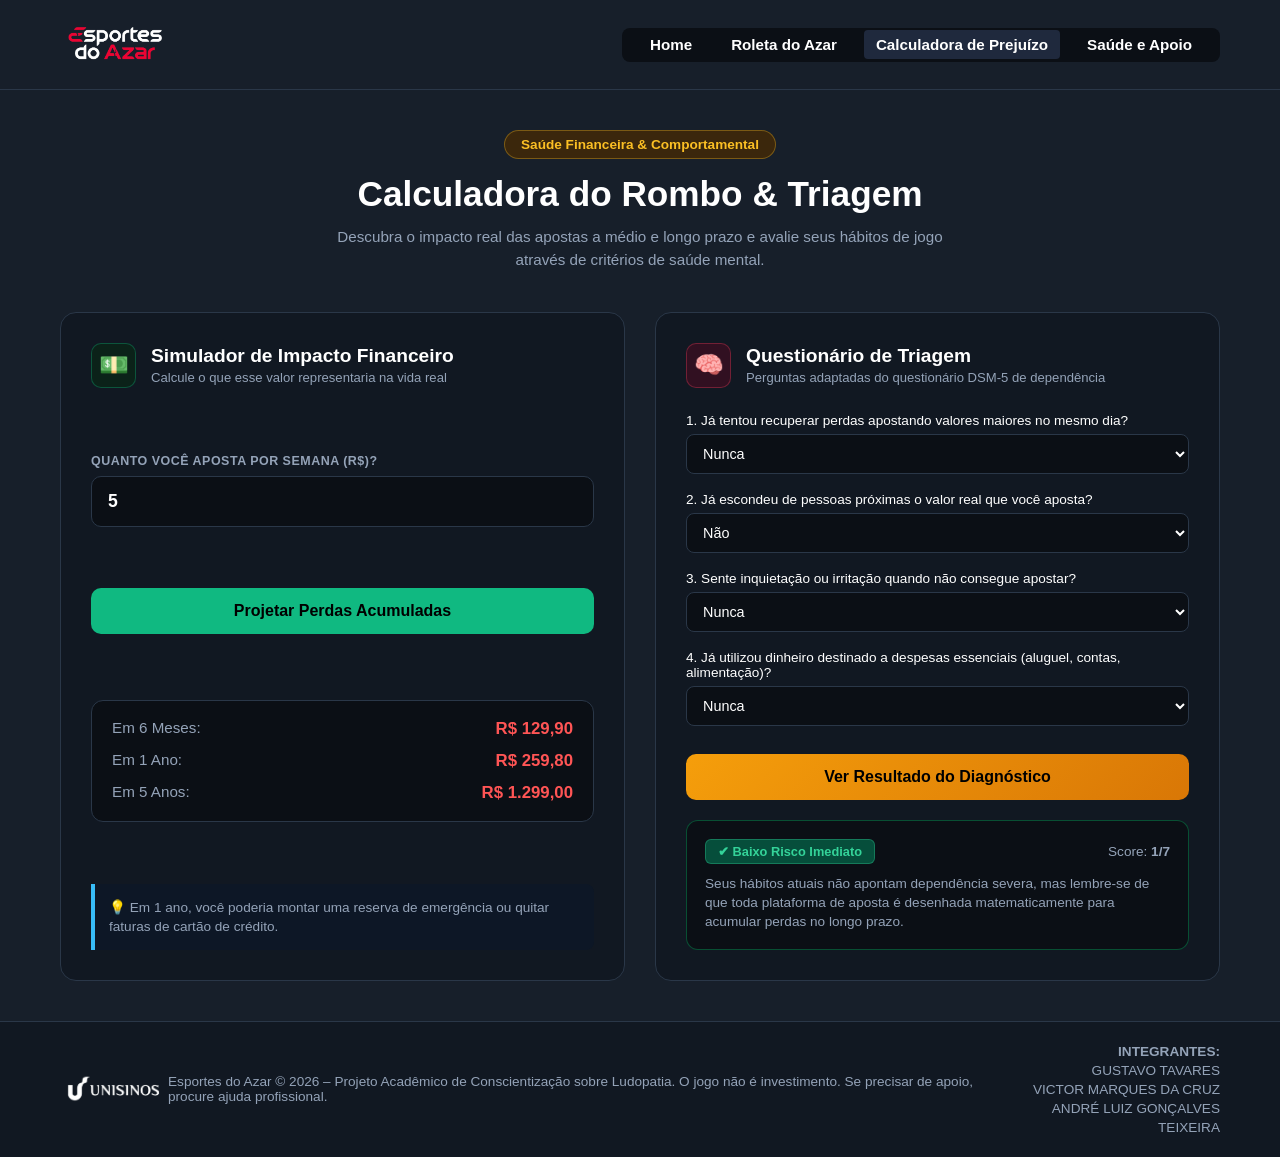
==== calculadora-de-prejuizo.html @ bf481400 "[feat] Adding base files" ====
<!DOCTYPE html>
<html lang="pt-BR">
<head>
  <meta charset="UTF-8">
  <meta name="viewport" content="width=device-width, initial-scale=1.0">
  <title>Esportes do Azar - Calculadora de Prejuízo</title>
  
  <!-- Estilos Globais e Variáveis -->
  <link rel="stylesheet" href="css/variables.css">
  <link rel="stylesheet" href="css/global.css">
  
  <!-- Estilos Específicos da Página -->
  <link rel="stylesheet" href="css/style.css">
</head>
<body>

  <!-- Cabeçalho / Navegação -->
  <header>
    <div class="container header-content">
      <div class="logo">
        <a href="index.html">
          <img src="assets/images/logo.png" alt="Logo Esportes do Azar">
        </a>
      </div>
      <nav>
        <ul>
          <li><a href="index.html">Home</a></li>
          <li><a href="roleta-do-azar.html">Roleta do Azar</a></li>
          <li><a href="calculadora-de-prejuizo.html" class="active">Calculadora de Prejuízo</a></li>
          <li><a href="saude-e-apoio.html">Saúde e Apoio</a></li>
        </ul>
      </nav>
    </div>
  </header>

  <!-- Conteúdo Principal -->
  <main class="container calc-page">
    
    <!-- Cabeçalho da Seção -->
    <div class="calc-hero">
      <span class="badge-amber">Saúde Financeira & Comportamental</span>
      <h1>Calculadora do Rombo & Triagem</h1>
      <p>
        Descubra o impacto real das apostas a médio e longo prazo e avalie seus hábitos de jogo através de critérios de saúde mental.
      </p>
    </div>

    <!-- Grid de 2 Colunas -->
    <div class="calc-grid">
      
      <!-- Coluna Esquerda: Simulador Financeiro -->
      <section class="calc-card">
        <div class="card-title-group">
          <span class="icon-box">💵</span>
          <div>
            <h2>Simulador de Impacto Financeiro</h2>
            <p>Calcule o que esse valor representaria na vida real</p>
          </div>
        </div>

        <div class="form-group">
          <label for="weekly-amount">QUANTO VOCÊ APOSTA POR SEMANA (R$)?</label>
          <input type="number" id="weekly-amount" value="5" min="0" step="1">
        </div>

        <button id="calc-btn" class="calc-action-btn">Projetar Perdas Acumuladas</button>

        <div class="results-box">
          <div class="result-row">
            <span>Em 6 Meses:</span>
            <span class="result-val" id="res-6m">R$ 129,90</span>
          </div>
          <div class="result-row">
            <span>Em 1 Ano:</span>
            <span class="result-val" id="res-1y">R$ 259,80</span>
          </div>
          <div class="result-row">
            <span>Em 5 Anos:</span>
            <span class="result-val" id="res-5y">R$ 1.299,00</span>
          </div>
        </div>

        <div class="tip-box" id="financial-tip">
          💡 Em 1 ano, você poderia montar uma reserva de emergência ou quitar faturas de cartão de crédito.
        </div>
      </section>

      <!-- Coluna Direita: Questionário de Triagem (DSM-5) -->
      <section class="calc-card">
        <div class="card-title-group">
          <span class="icon-box pink-icon">🧠</span>
          <div>
            <h2>Questionário de Triagem</h2>
            <p>Perguntas adaptadas do questionário DSM-5 de dependência</p>
          </div>
        </div>

        <form id="triage-form">
          <div class="triage-question">
            <label>1. Já tentou recuperar perdas apostando valores maiores no mesmo dia?</label>
            <select class="triage-select">
              <option value="0">Nunca</option>
              <option value="1">Às vezes</option>
              <option value="2">Frequentemente</option>
            </select>
          </div>

          <div class="triage-question">
            <label>2. Já escondeu de pessoas próximas o valor real que você aposta?</label>
            <select class="triage-select">
              <option value="0">Não</option>
              <option value="1">Sim</option>
            </select>
          </div>

          <div class="triage-question">
            <label>3. Sente inquietação ou irritação quando não consegue apostar?</label>
            <select class="triage-select">
              <option value="0">Nunca</option>
              <option value="1">Às vezes</option>
              <option value="2">Frequentemente</option>
            </select>
          </div>

          <div class="triage-question">
            <label>4. Já utilizou dinheiro destinado a despesas essenciais (aluguel, contas, alimentação)?</label>
            <select class="triage-select">
              <option value="0">Nunca</option>
              <option value="1">Às vezes</option>
              <option value="2">Frequentemente</option>
            </select>
          </div>

          <button type="button" id="triage-btn" class="triage-action-btn">Ver Resultado do Diagnóstico</button>
        </form>

        <div class="diagnostic-result" id="diagnostic-result">
          <div class="diagnostic-header">
            <span id="diag-badge" class="badge-success">✔ Baixo Risco Imediato</span>
            <span id="diag-score">Score: <strong>1/7</strong></span>
          </div>
          <p id="diag-text">
            Seus hábitos atuais não apontam dependência severa, mas lembre-se de que toda plataforma de aposta é desenhada matematicamente para acumular perdas no longo prazo.
          </p>
        </div>
      </section>

    </div>

  </main>

  <!-- Rodapé Institucional -->
  <footer>
    <div class="container footer-content">
      <div class="footer-left">
        <img src="assets/images/unisinos.png" alt="Logotipo Unisinos">
      </div>
      
      <div class="footer-center">
        <p>Esportes do Azar © 2026 – Projeto Acadêmico de Conscientização sobre Ludopatia. O jogo não é investimento. Se precisar de apoio, procure ajuda profissional.</p>
      </div>

      <div class="footer-right">
        <p><strong>INTEGRANTES:</strong></p>
        <p>GUSTAVO TAVARES</p>
        <p>VICTOR MARQUES DA CRUZ</p>
        <p>ANDRÉ LUIZ GONÇALVES TEIXEIRA</p>
      </div>
    </div>
  </footer>

  <!-- Scripts -->
  <script src="js/main.js"></script>
  <script src="js/calculator.js"></script>
</body>
</html>
---- css/variables.css ----
:root {
  --bg-color: #171f2a;          /* Azul escuro de fundo principal */
  --bg-card: #111822;           /* Tom mais escuro para os cards */
  --header-bg: #111822;         /* Fundo da barra de navegação superior */
  --text-color: #ffffff;        /* Texto principal em branco */
  --text-muted: #94a3b8;        /* Texto secundário/cinza */
  --border-green: #00ff66;      /* Verde vibrante das bordas dos cards */
  --btn-bg: #2a3748;            /* Cor de fundo dos botões internos */
  --font-family: 'Segoe UI', Tahoma, Geneva, Verdana, sans-serif;
}
---- css/global.css ----
/* Importando as variáveis */
@import url('variables.css');

/* Reset Universal */
* {
  margin: 0;
  padding: 0;
  box-sizing: border-box;
}

/* Estilo base do corpo (compartilhado por todas as páginas) */
body {
  background-color: var(--bg-color);
  color: var(--text-color);
  font-family: var(--font-family);
  min-height: 100vh;
  display: flex;
  flex-direction: column;
}

/* Container principal para centralizar o conteúdo */
.container {
  max-width: 1200px;
  margin: 0 auto;
  padding: 0 20px;
  width: 100%;
}

/* Estilização padrão do Cabeçalho (Header) */
header {
  border-bottom: 1px solid #2a3748;
  padding: 20px 0;
}

.header-content {
  display: flex;
  justify-content: space-between;
  align-items: center;
}

.logo img {
  height: 45px; /* Ajuste conforme o tamanho ideal da sua logo */
  width: auto;
}

nav ul {
  display: flex;
  list-style: none;
  gap: 15px;
  background-color: #0b0f15;
  padding: 8px 16px;
  border-radius: 8px;
}

nav a {
  color: var(--text-color);
  text-decoration: none;
  font-weight: 600;
  font-size: 0.95rem;
  padding: 6px 12px;
  border-radius: 4px;
  transition: background 0.2s;
}

nav a:hover, nav a.active {
  background-color: #1f293d;
}

/* Estilização padrão do Rodapé (Footer) */
footer {
  margin-top: auto;
  border-top: 1px solid #2a3748;
  padding: 20px 0;
  background-color: #111822;
  font-size: 0.85rem;
  color: var(--text-muted);
}

.footer-content {
  display: flex;
  justify-content: space-between;
  align-items: center;
}

.footer-left {
  display: flex;
  align-items: center;
  gap: 15px;
}

.footer-left img {
  height: 30px;
}

.footer-right {
  text-align: right;
  line-height: 1.4;
}
---- css/style.css ----
/* ==========================================
   ESTILOS DA PÁGINA INICIAL (HOME)
   ========================================== */

.home-page {
  max-width: 1100px;
  margin: 40px auto;
}

/* ==========================================
   SEÇÃO HERO COM CARD E GRADIENTE NO TEXTO
   ========================================== */

.hero-section {
  background: linear-gradient(135deg, rgba(6, 78, 59, 0.25) 0%, rgba(17, 24, 34, 0.95) 45%, rgba(11, 15, 21, 1) 100%);
  border: 1px solid rgba(16, 185, 129, 0.3);
  box-shadow: 0 0 30px rgba(16, 185, 129, 0.05);
  border-radius: 20px;
  padding: 45px 50px;
  text-align: left;
  margin-bottom: 50px;
}

.badge-emerald {
  display: inline-block;
  background-color: rgba(6, 78, 59, 0.5);
  color: #10b981;
  border: 1px solid rgba(16, 185, 129, 0.4);
  padding: 6px 14px;
  border-radius: 20px;
  font-size: 0.75rem;
  font-weight: 700;
  letter-spacing: 0.5px;
  margin-bottom: 25px;
}

.hero-section h1 {
  font-size: 2.75rem;
  line-height: 1.15;
  margin-bottom: 20px;
  color: #ffffff;
  font-weight: 800;
}

/* Efeito de Gradiente de Cores no Texto */
.text-gradient {
  background: linear-gradient(90deg, #10b981 0%, #34d399 50%, #facc15 100%);
  -webkit-background-clip: text;
  -webkit-text-fill-color: transparent;
  display: inline-block;
}

.hero-desc {
  color: #94a3b8;
  font-size: 0.95rem;
  max-width: 680px;
  margin: 0 0 35px 0;
  line-height: 1.6;
}

.hero-actions {
  display: flex;
  justify-content: flex-start;
  gap: 15px;
  flex-wrap: wrap;
}

.btn-primary {
  background-color: #10b981;
  color: #0b0f15;
  font-weight: 700;
  padding: 14px 24px;
  border-radius: 10px;
  text-decoration: none;
  font-size: 0.95rem;
  display: inline-flex;
  align-items: center;
  gap: 8px;
  transition: all 0.2s ease;
  box-shadow: 0 4px 14px rgba(16, 185, 129, 0.3);
}

.btn-primary:hover {
  background-color: #34d399;
  transform: translateY(-1px);
}

.btn-secondary {
  background-color: #1a2332;
  color: #ffffff;
  font-weight: 600;
  padding: 14px 24px;
  border-radius: 10px;
  border: 1px solid #2a3748;
  text-decoration: none;
  font-size: 0.95rem;
  display: inline-flex;
  align-items: center;
  gap: 8px;
  transition: all 0.2s ease;
}

.btn-secondary:hover {
  background-color: #243044;
  border-color: #3b4d66;
}

@media (max-width: 768px) {
  .hero-section {
    padding: 30px 20px;
  }
  .hero-section h1 {
    font-size: 2rem;
  }
}

/* Grid de 3 Cards da Home */
.home-cards-grid {
  display: grid;
  grid-template-columns: repeat(3, 1fr);
  gap: 20px;
  margin-bottom: 30px;
}

.home-card {
  background-color: var(--bg-card);
  border: 1px solid #2a3748;
  border-radius: 16px;
  padding: 30px 25px;
  display: flex;
  flex-direction: column;
  justify-content: space-between;
}

.home-card-icon {
  font-size: 1.5rem;
  width: 45px;
  height: 45px;
  display: flex;
  align-items: center;
  justify-content: center;
  border-radius: 10px;
  margin-bottom: 20px;
}

.green-icon { background-color: #064e3b55; border: 1px solid #34d39955; }
.pink-icon { background-color: #7f1d1d55; border: 1px solid #f8717155; }
.yellow-icon { background-color: #78350f55; border: 1px solid #fbbf2455; }

.home-card h3 {
  font-size: 1.15rem;
  margin-bottom: 12px;
}

.home-card p {
  color: var(--text-muted);
  font-size: 0.88rem;
  line-height: 1.5;
  margin-bottom: 25px;
}

.home-card-link {
  color: #38bdf8;
  text-decoration: none;
  font-weight: 600;
  font-size: 0.9rem;
}
.home-card-link:hover {
  text-decoration: underline;
}

/* Banner Informativo Inferior */
.info-banner {
  background-color: var(--bg-card);
  border: 1px solid #2a3748;
  border-radius: 16px;
  padding: 25px 30px;
  display: flex;
  gap: 20px;
  align-items: flex-start;
  margin-bottom: 40px;
}

.banner-icon {
  font-size: 1.8rem;
  background-color: #78350f33;
  border: 1px solid #fbbf2455;
  width: 50px;
  height: 50px;
  display: flex;
  align-items: center;
  justify-content: center;
  border-radius: 12px;
  flex-shrink: 0;
}

.info-banner h3 {
  font-size: 1.05rem;
  margin-bottom: 8px;
}

.info-banner p {
  color: var(--text-muted);
  font-size: 0.88rem;
  line-height: 1.5;
}

/* Estilização customizada do Rodapé para este layout */
.footer-custom {
  display: flex;
  justify-content: space-between;
  align-items: center;
  font-size: 0.82rem;
  color: var(--text-muted);
  line-height: 1.5;
}

.footer-custom .footer-title {
  color: var(--text-color);
  margin-bottom: 4px;
}

.footer-right {
  text-align: right;
}

.footer-names {
  color: #34d399;
}

.unisinos-foot {
  font-size: 0.78rem;
  margin-top: 2px;
}

@media (max-width: 900px) {
  .home-cards-grid {
    grid-template-columns: 1fr;
  }
  .footer-custom {
    flex-direction: column;
    gap: 15px;
    text-align: center;
  }
  .footer-right {
    text-align: center;
  }
  .info-banner {
    flex-direction: column;
    align-items: center;
    text-align: center;
  }
}

/* ==========================================
   ESTILOS DA ROLETA DO AZAR (SLOT MACHINE)
   ========================================== */

.slot-page {
  max-width: 800px;
  margin: 40px auto;
}

.game-header {
  text-align: center;
  margin-bottom: 30px;
}

.badge {
  display: inline-block;
  background-color: #0d382c;
  color: #00ff88;
  border: 1px solid #00ff88;
  padding: 6px 16px;
  border-radius: 20px;
  font-size: 0.85rem;
  font-weight: 600;
  margin-bottom: 15px;
}

.game-header h1 {
  font-size: 2.2rem;
  margin-bottom: 12px;
}

.game-description {
  color: var(--text-muted);
  font-size: 0.95rem;
  line-height: 1.6;
  max-width: 650px;
  margin: 0 auto;
}

/* Moldura do Caça-Níquel */
.slot-machine-card {
  background-color: var(--bg-card);
  border: 1px solid #00ff8844;
  box-shadow: 0 0 20px rgba(0, 255, 136, 0.05);
  border-radius: 16px;
  padding: 30px;
  margin-bottom: 30px;
}

.reels-container {
  display: flex;
  justify-content: center;
  gap: 15px;
  margin-bottom: 25px;
}

.reel {
  background-color: #090d14;
  border: 1px solid #2a3748;
  border-radius: 12px;
  width: 100px;
  height: 100px;
  display: flex;
  justify-content: center;
  align-items: center;
  font-size: 3rem;
  user-select: none;
}

/* Linha de Custo */
.cost-row {
  display: flex;
  justify-content: space-between;
  font-weight: bold;
  font-size: 1rem;
  margin-bottom: 15px;
  padding: 0 10px;
}

.cost-val {
  color: #ff5555;
}

/* Botão de Puxar a Alavanca */
.spin-btn {
  width: 100%;
  background-color: #10b981;
  color: #000;
  font-size: 1.1rem;
  font-weight: bold;
  padding: 16px;
  border: none;
  border-radius: 10px;
  cursor: pointer;
  transition: transform 0.1s, background-color 0.2s;
}

.spin-btn:hover {
  background-color: #34d399;
}

.spin-btn:active {
  transform: scale(0.98);
}

.spin-btn:disabled {
  background-color: #4b5563;
  cursor: not-allowed;
}

.bank-status {
  text-align: center;
  color: var(--text-muted);
  font-size: 0.9rem;
  margin-top: 20px;
  background-color: #0b0f15;
  padding: 12px;
  border-radius: 8px;
}

/* Grids Inferiores */
.info-grid {
  display: grid;
  grid-template-columns: 1fr 1fr;
  gap: 20px;
}

.info-card {
  background-color: var(--bg-card);
  border: 1px solid #2a3748;
  border-radius: 12px;
  padding: 20px;
}

.info-card h3 {
  font-size: 1.05rem;
  margin-bottom: 12px;
}

.info-card p {
  color: var(--text-muted);
  font-size: 0.88rem;
  line-height: 1.5;
}

.stats-list {
  list-style: none;
  display: flex;
  flex-direction: column;
  gap: 10px;
  font-size: 0.9rem;
  color: var(--text-muted);
}

.stats-list strong.danger { color: #ff5555; }
.stats-list strong.warning { color: #f59e0b; }

@media (max-width: 600px) {
  .info-grid {
    grid-template-columns: 1fr;
  }
}

/* ==========================================
   ESTILOS DA PÁGINA SAÚDE E APOIO
   ========================================== */

.health-page {
  max-width: 1100px;
  margin: 40px auto;
}

.health-hero {
  text-align: center;
  margin-bottom: 40px;
}

.badge-cyan {
  display: inline-block;
  background-color: #082f3a;
  color: #22d3ee;
  border: 1px solid #22d3ee55;
  padding: 6px 16px;
  border-radius: 20px;
  font-size: 0.85rem;
  font-weight: 600;
  margin-bottom: 15px;
}

.health-hero h1 {
  font-size: 2.2rem;
  margin-bottom: 12px;
}

.health-hero p {
  color: var(--text-muted);
  max-width: 680px;
  margin: 0 auto;
  font-size: 0.95rem;
  line-height: 1.5;
}

/* Cards de Apoio Imediato */
.support-cards-grid {
  display: grid;
  grid-template-columns: repeat(3, 1fr);
  gap: 20px;
  margin-bottom: 50px;
}

.support-card {
  background-color: var(--bg-card);
  border: 1px solid #2a3748;
  border-radius: 12px;
  padding: 25px 20px;
  text-align: center;
  display: flex;
  flex-direction: column;
  align-items: center;
  justify-content: space-between;
}

.support-icon {
  font-size: 1.8rem;
  width: 50px;
  height: 50px;
  display: flex;
  align-items: center;
  justify-content: center;
  border-radius: 50%;
  margin-bottom: 15px;
}

.support-icon.pink { background-color: #ffe4e622; }
.support-icon.yellow { background-color: #fef08a22; }
.support-icon.purple { background-color: #f3e8ff22; }

.support-card h3 {
  font-size: 1.1rem;
  margin-bottom: 10px;
}

.support-card p {
  color: var(--text-muted);
  font-size: 0.85rem;
  line-height: 1.5;
  margin-bottom: 20px;
}

.pink-border {
  display: inline-block;
  background-color: #111822;
  color: #f43f5e;
  border: 1px solid #f43f5e;
  padding: 8px 24px;
  border-radius: 20px;
  font-weight: bold;
  text-decoration: none;
  font-size: 0.9rem;
  transition: background 0.2s;
}
.pink-border:hover {
  background-color: #f43f5e11;
}

.support-link {
  color: #38bdf8;
  text-decoration: none;
  font-size: 0.9rem;
  font-weight: 600;
}
.support-link:hover {
  text-decoration: underline;
}

.support-pill {
  background-color: #1e293b;
  color: #94a3b8;
  border: none;
  padding: 8px 14px;
  border-radius: 20px;
  font-size: 0.78rem;
  cursor: default;
}

/* Seção Biblioteca */
.library-section {
  background-color: var(--bg-card);
  border: 1px solid #2a3748;
  border-radius: 16px;
  padding: 30px;
  margin-bottom: 40px;
}

.library-header {
  display: flex;
  justify-content: space-between;
  align-items: center;
  margin-bottom: 25px;
  flex-wrap: wrap;
  gap: 15px;
}

.library-header h2 {
  font-size: 1.3rem;
  margin-bottom: 5px;
}

.library-header p {
  color: var(--text-muted);
  font-size: 0.85rem;
}

.filter-buttons {
  display: flex;
  gap: 8px;
  background-color: #0b0f15;
  padding: 5px;
  border-radius: 10px;
}

.filter-btn {
  background: transparent;
  border: none;
  color: var(--text-muted);
  padding: 6px 14px;
  border-radius: 8px;
  font-size: 0.85rem;
  cursor: pointer;
  font-weight: 600;
  transition: all 0.2s;
}

.filter-btn.active, .filter-btn:hover {
  background-color: #10b981;
  color: #000;
}

/* Grid de Artigos */
.articles-grid {
  display: grid;
  grid-template-columns: repeat(2, 1fr);
  gap: 20px;
}

.article-card {
  background-color: #0d131d;
  border: 1px solid #2a3748;
  border-radius: 10px;
  padding: 20px;
  display: flex;
  flex-direction: column;
  justify-content: space-between;
}

.article-meta {
  display: flex;
  justify-content: space-between;
  align-items: center;
  margin-bottom: 12px;
  font-size: 0.75rem;
}

.tag-green {
  background-color: #064e3b;
  color: #34d399;
  padding: 3px 10px;
  border-radius: 4px;
  font-weight: 600;
}

.tag-orange {
  background-color: #7c2d12;
  color: #fb923c;
  padding: 3px 10px;
  border-radius: 4px;
  font-weight: 600;
}

.read-time {
  color: var(--text-muted);
}

.article-card h4 {
  font-size: 1.05rem;
  margin-bottom: 10px;
  line-height: 1.4;
}

.article-card p {
  color: var(--text-muted);
  font-size: 0.85rem;
  line-height: 1.5;
}

/* Newsletter Box */
.newsletter-box {
  background-color: var(--bg-card);
  border: 1px solid #2a3748;
  border-radius: 16px;
  padding: 35px;
  text-align: center;
  max-width: 750px;
  margin: 0 auto;
}

.newsletter-box h3 {
  font-size: 1.3rem;
  margin-bottom: 8px;
}

.newsletter-box p {
  color: var(--text-muted);
  font-size: 0.9rem;
  margin-bottom: 20px;
}

.newsletter-form {
  display: flex;
  gap: 10px;
  max-width: 500px;
  margin: 0 auto;
}

.newsletter-form input {
  flex: 1;
  background-color: #0b0f15;
  border: 1px solid #2a3748;
  border-radius: 8px;
  padding: 12px 15px;
  color: var(--text-color);
  font-size: 0.9rem;
}

.newsletter-form input:focus {
  outline: none;
  border-color: #10b981;
}

.newsletter-form button {
  background-color: #10b981;
  color: #000;
  border: none;
  padding: 0 22px;
  border-radius: 8px;
  font-weight: bold;
  cursor: pointer;
  transition: background 0.2s;
}

.newsletter-form button:hover {
  background-color: #34d399;
}

@media (max-width: 768px) {
  .support-cards-grid, .articles-grid {
    grid-template-columns: 1fr;
  }
  .library-header {
    flex-direction: column;
    align-items: flex-start;
  }
  .newsletter-form {
    flex-direction: column;
  }
}

/* ==========================================
   ESTILOS DA CALCULADORA DE PREJUÍZO
   ========================================== */

.calc-page {
  max-width: 1200px;
  margin: 40px auto;
}

.calc-hero {
  text-align: center;
  margin-bottom: 40px;
}

.badge-amber {
  display: inline-block;
  background-color: #3b270c;
  color: #fbbf24;
  border: 1px solid #fbbf2455;
  padding: 6px 16px;
  border-radius: 20px;
  font-size: 0.85rem;
  font-weight: 600;
  margin-bottom: 15px;
}

.calc-hero h1 {
  font-size: 2.2rem;
  margin-bottom: 12px;
}

.calc-hero p {
  color: var(--text-muted);
  max-width: 650px;
  margin: 0 auto;
  font-size: 0.95rem;
  line-height: 1.5;
}

/* Grid de 2 Colunas */
.calc-grid {
  display: grid;
  grid-template-columns: 1fr 1fr;
  gap: 30px;
}

.calc-card {
  background-color: var(--bg-card);
  border: 1px solid #2a3748;
  border-radius: 16px;
  padding: 30px;
  display: flex;
  flex-direction: column;
  justify-content: space-between;
}

.card-title-group {
  display: flex;
  align-items: center;
  gap: 15px;
  margin-bottom: 25px;
}

.icon-box {
  font-size: 1.5rem;
  background-color: #0b2219;
  border: 1px solid #10b98155;
  width: 45px;
  height: 45px;
  display: flex;
  align-items: center;
  justify-content: center;
  border-radius: 10px;
}

.icon-box.pink-icon {
  background-color: #311021;
  border-color: #f43f5e55;
}

.card-title-group h2 {
  font-size: 1.2rem;
  margin-bottom: 3px;
}

.card-title-group p {
  color: var(--text-muted);
  font-size: 0.82rem;
}

/* Simulador Financeiro Form */
.form-group {
  margin-bottom: 20px;
}

.form-group label {
  display: block;
  font-size: 0.78rem;
  font-weight: bold;
  color: var(--text-muted);
  letter-spacing: 0.5px;
  margin-bottom: 8px;
}

.form-group input {
  width: 100%;
  background-color: #0b0f15;
  border: 1px solid #2a3748;
  border-radius: 10px;
  padding: 14px 16px;
  color: var(--text-color);
  font-size: 1.1rem;
  font-weight: bold;
}

.form-group input:focus {
  outline: none;
  border-color: #10b981;
}

.calc-action-btn {
  width: 100%;
  background-color: #10b981;
  color: #000;
  font-weight: bold;
  padding: 14px;
  border: none;
  border-radius: 10px;
  font-size: 1rem;
  cursor: pointer;
  margin-bottom: 25px;
  transition: background 0.2s;
}

.calc-action-btn:hover {
  background-color: #34d399;
}

/* Resultados Financeiros */
.results-box {
  background-color: #0b0f15;
  border: 1px solid #2a3748;
  border-radius: 12px;
  padding: 18px 20px;
  margin-bottom: 20px;
  display: flex;
  flex-direction: column;
  gap: 12px;
}

.result-row {
  display: flex;
  justify-content: space-between;
  font-size: 0.95rem;
  color: var(--text-muted);
}

.result-val {
  color: #ff5555;
  font-weight: bold;
  font-size: 1.05rem;
}

.tip-box {
  background-color: #0d1726;
  border-left: 4px solid #38bdf8;
  padding: 14px;
  border-radius: 0 8px 8px 0;
  font-size: 0.85rem;
  color: #94a3b8;
  line-height: 1.4;
}

/* Questionário de Triagem */
.triage-question {
  margin-bottom: 18px;
}

.triage-question label {
  display: block;
  font-size: 0.85rem;
  color: var(--text-color);
  margin-bottom: 6px;
}

.triage-select {
  width: 100%;
  background-color: #0b0f15;
  border: 1px solid #2a3748;
  border-radius: 8px;
  padding: 10px 12px;
  color: var(--text-color);
  font-size: 0.9rem;
}

.triage-select:focus {
  outline: none;
  border-color: #f43f5e;
}

.triage-action-btn {
  width: 100%;
  background: linear-gradient(135deg, #f59e0b, #d97706);
  color: #000;
  font-weight: bold;
  padding: 14px;
  border: none;
  border-radius: 10px;
  font-size: 1rem;
  cursor: pointer;
  margin-top: 10px;
  margin-bottom: 20px;
  transition: opacity 0.2s;
}

.triage-action-btn:hover {
  opacity: 0.9;
}

/* Caixa de Diagnóstico */
.diagnostic-result {
  background-color: #0b0f15;
  border: 1px solid #00ff8844;
  border-radius: 12px;
  padding: 18px;
}

.diagnostic-header {
  display: flex;
  justify-content: space-between;
  align-items: center;
  margin-bottom: 10px;
}

.badge-success {
  background-color: #064e3b;
  color: #34d399;
  border: 1px solid #34d39955;
  padding: 4px 12px;
  border-radius: 6px;
  font-size: 0.8rem;
  font-weight: bold;
}

.badge-danger {
  background-color: #7c2d12;
  color: #fca5a5;
  border: 1px solid #fca5a555;
  padding: 4px 12px;
  border-radius: 6px;
  font-size: 0.8rem;
  font-weight: bold;
}

#diag-score {
  font-size: 0.85rem;
  color: var(--text-muted);
}

.diagnostic-result p {
  color: var(--text-muted);
  font-size: 0.85rem;
  line-height: 1.4;
}

@media (max-width: 900px) {
  .calc-grid {
    grid-template-columns: 1fr;
  }
}
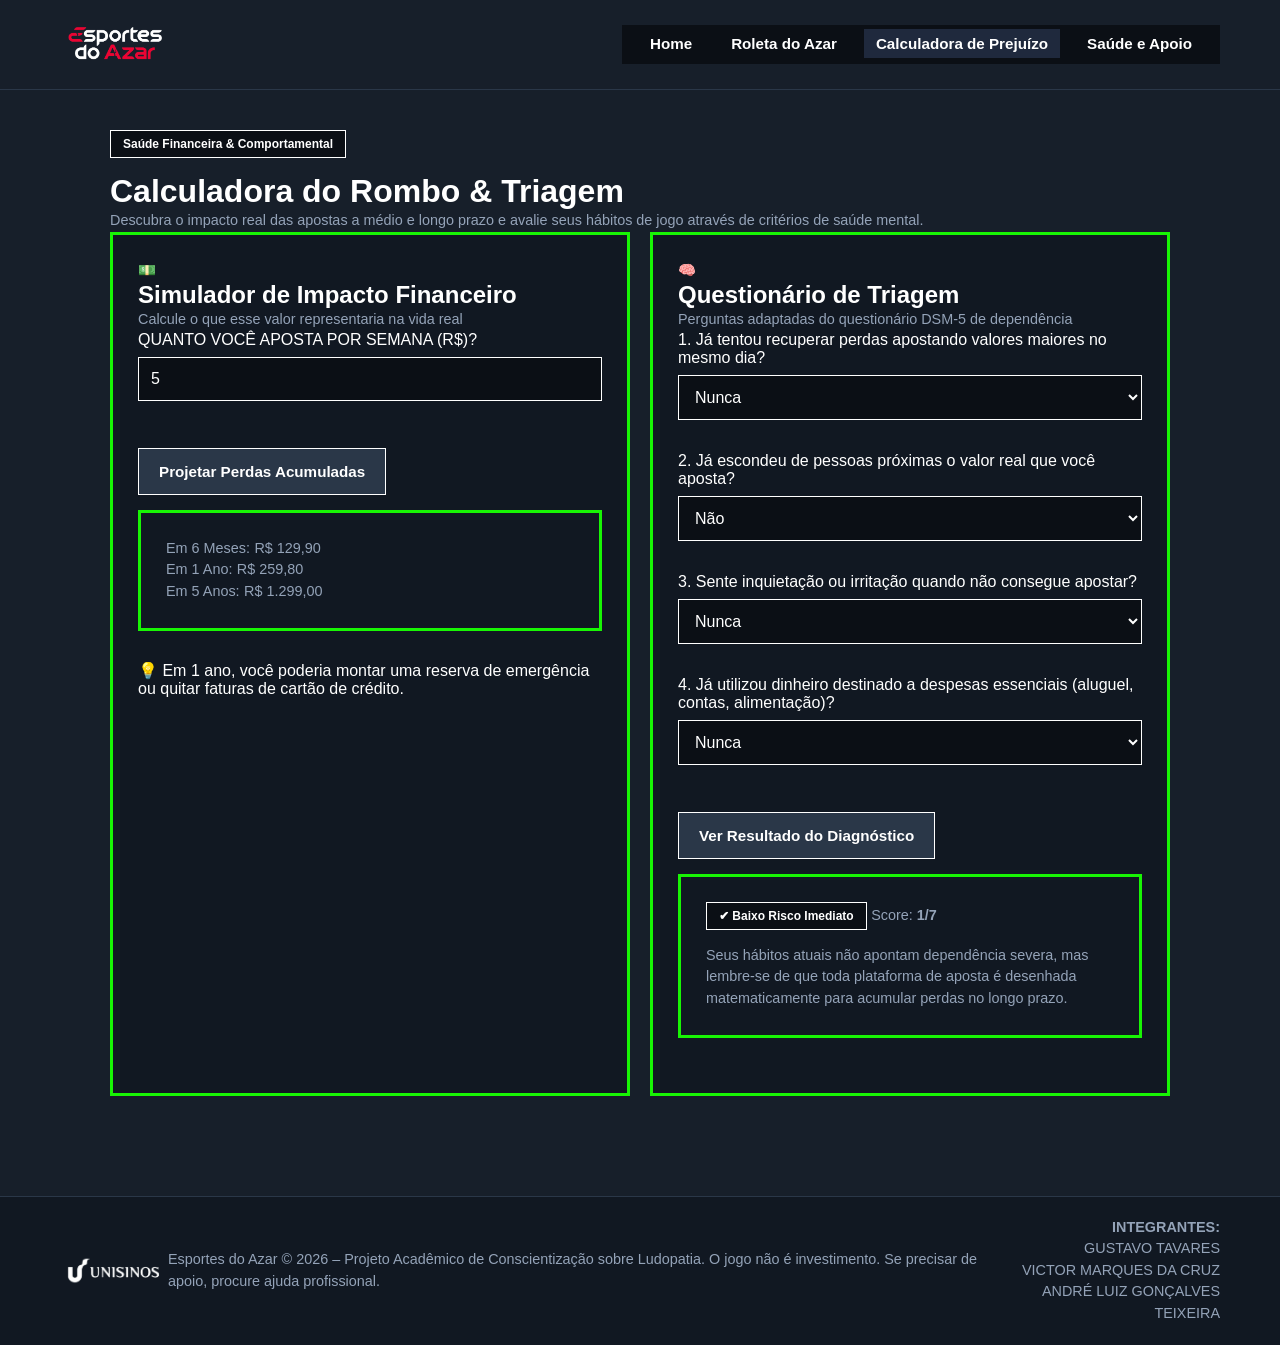
==== commit 37498c0d: "[ref] Removing commentaries" ====
--- a/calculadora-de-prejuizo.html
+++ b/calculadora-de-prejuizo.html
@@ -5,16 +5,13 @@
   <meta name="viewport" content="width=device-width, initial-scale=1.0">
   <title>Esportes do Azar - Calculadora de Prejuízo</title>
   
-  <!-- Estilos Globais e Variáveis -->
   <link rel="stylesheet" href="css/variables.css">
   <link rel="stylesheet" href="css/global.css">
   
-  <!-- Estilos Específicos da Página -->
   <link rel="stylesheet" href="css/style.css">
 </head>
 <body>
 
-  <!-- Cabeçalho / Navegação -->
   <header>
     <div class="container header-content">
       <div class="logo">
@@ -33,10 +30,8 @@
     </div>
   </header>
 
-  <!-- Conteúdo Principal -->
   <main class="container calc-page">
     
-    <!-- Cabeçalho da Seção -->
     <div class="calc-hero">
       <span class="badge-amber">Saúde Financeira & Comportamental</span>
       <h1>Calculadora do Rombo & Triagem</h1>
@@ -45,10 +40,8 @@
       </p>
     </div>
 
-    <!-- Grid de 2 Colunas -->
     <div class="calc-grid">
       
-      <!-- Coluna Esquerda: Simulador Financeiro -->
       <section class="calc-card">
         <div class="card-title-group">
           <span class="icon-box">💵</span>
@@ -85,7 +78,6 @@
         </div>
       </section>
 
-      <!-- Coluna Direita: Questionário de Triagem (DSM-5) -->
       <section class="calc-card">
         <div class="card-title-group">
           <span class="icon-box pink-icon">🧠</span>
@@ -149,7 +141,6 @@
 
   </main>
 
-  <!-- Rodapé Institucional -->
   <footer>
     <div class="container footer-content">
       <div class="footer-left">
@@ -169,7 +160,6 @@
     </div>
   </footer>
 
-  <!-- Scripts -->
   <script src="js/main.js"></script>
   <script src="js/calculator.js"></script>
 </body>
--- a/css/variables.css
+++ b/css/variables.css
@@ -1,10 +1,11 @@
 :root {
-  --bg-color: #171f2a;          /* Azul escuro de fundo principal */
-  --bg-card: #111822;           /* Tom mais escuro para os cards */
-  --header-bg: #111822;         /* Fundo da barra de navegação superior */
-  --text-color: #ffffff;        /* Texto principal em branco */
-  --text-muted: #94a3b8;        /* Texto secundário/cinza */
-  --border-green: #00ff66;      /* Verde vibrante das bordas dos cards */
-  --btn-bg: #2a3748;            /* Cor de fundo dos botões internos */
+  --bg-color: #171f2a;
+  --bg-card: #111822;
+  --header-bg: #111822;
+  --text-color: #ffffff;
+  --text-muted: #94a3b8;
+  --border-color: #20f10d;
+  --btn-bg: #2a3748;
+  --border-radius: 0px;
   --font-family: 'Segoe UI', Tahoma, Geneva, Verdana, sans-serif;
 }
--- a/css/global.css
+++ b/css/global.css
@@ -1,14 +1,12 @@
 /* Importando as variáveis */
 @import url('variables.css');
 
-/* Reset Universal */
 * {
   margin: 0;
   padding: 0;
   box-sizing: border-box;
 }
 
-/* Estilo base do corpo (compartilhado por todas as páginas) */
 body {
   background-color: var(--bg-color);
   color: var(--text-color);
@@ -18,7 +16,6 @@
   flex-direction: column;
 }
 
-/* Container principal para centralizar o conteúdo */
 .container {
   max-width: 1200px;
   margin: 0 auto;
@@ -26,7 +23,6 @@
   width: 100%;
 }
 
-/* Estilização padrão do Cabeçalho (Header) */
 header {
   border-bottom: 1px solid #2a3748;
   padding: 20px 0;
@@ -39,7 +35,7 @@
 }
 
 .logo img {
-  height: 45px; /* Ajuste conforme o tamanho ideal da sua logo */
+  height: 45px; 
   width: auto;
 }
 
@@ -66,7 +62,6 @@
   background-color: #1f293d;
 }
 
-/* Estilização padrão do Rodapé (Footer) */
 footer {
   margin-top: auto;
   border-top: 1px solid #2a3748;
--- a/css/style.css
+++ b/css/style.css
@@ -1,240 +1,204 @@
-/* ==========================================
-   ESTILOS DA PÁGINA INICIAL (HOME)
-   ========================================== */
-
-.home-page {
+*, *::before, *::after {
+  border-radius: 0 !important;
+  box-shadow: none !important;
+}
+
+.home-page, .slot-page, .health-page, .calc-page {
   max-width: 1100px;
   margin: 40px auto;
-}
-
-/* ==========================================
-   SEÇÃO HERO COM CARD E GRADIENTE NO TEXTO
-   ========================================== */
-
-.hero-section {
-  background: linear-gradient(135deg, rgba(6, 78, 59, 0.25) 0%, rgba(17, 24, 34, 0.95) 45%, rgba(11, 15, 21, 1) 100%);
-  border: 1px solid rgba(16, 185, 129, 0.3);
-  box-shadow: 0 0 30px rgba(16, 185, 129, 0.05);
-  border-radius: 20px;
-  padding: 45px 50px;
-  text-align: left;
-  margin-bottom: 50px;
-}
-
-.badge-emerald {
+  padding: 0 20px;
+}
+
+.hero-section, 
+.home-card, 
+.info-banner, 
+.slot-machine-card, 
+.info-card, 
+.calc-card, 
+.support-card, 
+.library-section, 
+.newsletter-box, 
+.results-box, 
+.diagnostic-result,
+.reel,
+.filter-buttons {
+  background-color: var(--bg-card);
+  border: 3px solid #18f504;
+  padding: 25px;
+  margin-bottom: 30px;
+}
+
+h1, h2, h3, h4 {
+  color: var(--text-color);
+  font-weight: 700;
+}
+
+p, span, li {
+  color: var(--text-muted);
+  font-size: 0.9rem;
+  line-height: 1.5;
+}
+
+.badge-emerald, .badge-amber, .badge-cyan, .badge, .tag-green, .tag-orange, .badge-success, .badge-danger {
   display: inline-block;
-  background-color: rgba(6, 78, 59, 0.5);
-  color: #10b981;
-  border: 1px solid rgba(16, 185, 129, 0.4);
-  padding: 6px 14px;
-  border-radius: 20px;
+  background-color: #0b0f15;
+  color: #ffffff;
+  border: 1px solid #ffffff;
+  padding: 4px 12px;
   font-size: 0.75rem;
-  font-weight: 700;
-  letter-spacing: 0.5px;
-  margin-bottom: 25px;
-}
-
-.hero-section h1 {
-  font-size: 2.75rem;
-  line-height: 1.15;
-  margin-bottom: 20px;
-  color: #ffffff;
-  font-weight: 800;
-}
-
-/* Efeito de Gradiente de Cores no Texto */
-.text-gradient {
-  background: linear-gradient(90deg, #10b981 0%, #34d399 50%, #facc15 100%);
-  -webkit-background-clip: text;
-  -webkit-text-fill-color: transparent;
+  font-weight: bold;
+  margin-bottom: 15px;
+}
+
+button, 
+.btn-primary, 
+.btn-secondary, 
+.spin-btn, 
+.calc-action-btn, 
+.triage-action-btn, 
+.support-btn,
+.filter-btn {
+  background-color: var(--btn-bg);
+  color: var(--text-color);
+  border: 1px solid #ffffff;
+  padding: 14px 20px !important;
+  font-size: 0.95rem;
+  font-weight: bold;
+  cursor: pointer;
+  text-decoration: none;
   display: inline-block;
-}
-
-.hero-desc {
-  color: #94a3b8;
-  font-size: 0.95rem;
-  max-width: 680px;
-  margin: 0 0 35px 0;
-  line-height: 1.6;
-}
-
-.hero-actions {
-  display: flex;
-  justify-content: flex-start;
-  gap: 15px;
-  flex-wrap: wrap;
-}
-
-.btn-primary {
-  background-color: #10b981;
-  color: #0b0f15;
-  font-weight: 700;
-  padding: 14px 24px;
-  border-radius: 10px;
-  text-decoration: none;
-  font-size: 0.95rem;
-  display: inline-flex;
-  align-items: center;
-  gap: 8px;
-  transition: all 0.2s ease;
-  box-shadow: 0 4px 14px rgba(16, 185, 129, 0.3);
-}
-
-.btn-primary:hover {
-  background-color: #34d399;
-  transform: translateY(-1px);
-}
-
-.btn-secondary {
+  text-align: center;
+  margin-top: 15px !important;
+  margin-bottom: 15px !important;
+}
+
+button:hover, .btn-primary:hover, .btn-secondary:hover, .filter-btn:hover {
+  background-color: #ffffff;
+  color: #000000;
+}
+
+.form-group, .triage-question {
+  margin-bottom: 20px !important;
+}
+
+input, select, textarea {
+  width: 100%;
+  background-color: #0b0f15;
+  border: 1px solid #ffffff;
+  padding: 12px;
+  color: var(--text-color);
+  font-size: 1rem;
+  margin-top: 8px !important;
+  margin-bottom: 12px !important;
+}
+
+input:focus, select:focus {
+  outline: none;
   background-color: #1a2332;
-  color: #ffffff;
-  font-weight: 600;
-  padding: 14px 24px;
-  border-radius: 10px;
-  border: 1px solid #2a3748;
-  text-decoration: none;
-  font-size: 0.95rem;
-  display: inline-flex;
-  align-items: center;
-  gap: 8px;
-  transition: all 0.2s ease;
-}
-
-.btn-secondary:hover {
-  background-color: #243044;
-  border-color: #3b4d66;
-}
-
-@media (max-width: 768px) {
-  .hero-section {
-    padding: 30px 20px;
-  }
-  .hero-section h1 {
-    font-size: 2rem;
-  }
-}
-
-/* Grid de 3 Cards da Home */
-.home-cards-grid {
+}
+
+.home-cards-grid, .support-cards-grid {
   display: grid;
   grid-template-columns: repeat(3, 1fr);
   gap: 20px;
   margin-bottom: 30px;
 }
 
-.home-card {
-  background-color: var(--bg-card);
-  border: 1px solid #2a3748;
-  border-radius: 16px;
-  padding: 30px 25px;
+.calc-grid, .info-grid, .articles-grid {
+  display: grid;
+  grid-template-columns: repeat(2, 1fr);
+  gap: 20px;
+  margin-bottom: 30px;
+}
+
+.hero-section {
+  text-align: left;
+  padding: 40px;
+}
+
+.hero-section h1 {
+  font-size: 2.3rem;
+  margin-bottom: 15px;
+}
+
+.text-gradient {
+  color: #ffffff;
+}
+
+.hero-actions {
+  display: flex;
+  gap: 15px;
+  margin-top: 20px;
+}
+
+.slot-page .game-header {
+  text-align: center !important;
   display: flex;
   flex-direction: column;
+  align-items: center;
+}
+
+.slot-page .game-description {
+  text-align: center !important;
+  margin: 0 auto;
+}
+
+.slot-machine-card {
+  display: flex;
+  flex-direction: column;
+  align-items: center;
+  text-align: center;
+  gap: 15px;
+}
+
+.reels-container {
+  display: flex;
+  justify-content: center;
+  gap: 15px;
+  margin: 20px 0;
+}
+
+.reel {
+  width: 80px;
+  height: 80px;
+  display: flex;
+  justify-content: center;
+  align-items: center;
+  font-size: 2.5rem;
+  background-color: #0b0f15;
+}
+
+.slot-machine-card .cost-row {
+  width: 100%;
+  max-width: 400px;
+}
+
+.slot-machine-card .spin-btn {
+  width: 100%;
+  max-width: 400px;
+}
+
+.slot-machine-card .bank-status {
+  width: 100%;
+  max-width: 400px;
+}
+
+.footer-custom {
+  display: flex;
   justify-content: space-between;
-}
-
-.home-card-icon {
-  font-size: 1.5rem;
-  width: 45px;
-  height: 45px;
-  display: flex;
-  align-items: center;
-  justify-content: center;
-  border-radius: 10px;
-  margin-bottom: 20px;
-}
-
-.green-icon { background-color: #064e3b55; border: 1px solid #34d39955; }
-.pink-icon { background-color: #7f1d1d55; border: 1px solid #f8717155; }
-.yellow-icon { background-color: #78350f55; border: 1px solid #fbbf2455; }
-
-.home-card h3 {
-  font-size: 1.15rem;
-  margin-bottom: 12px;
-}
-
-.home-card p {
-  color: var(--text-muted);
-  font-size: 0.88rem;
-  line-height: 1.5;
-  margin-bottom: 25px;
-}
-
-.home-card-link {
-  color: #38bdf8;
-  text-decoration: none;
-  font-weight: 600;
-  font-size: 0.9rem;
-}
-.home-card-link:hover {
-  text-decoration: underline;
-}
-
-/* Banner Informativo Inferior */
-.info-banner {
-  background-color: var(--bg-card);
-  border: 1px solid #2a3748;
-  border-radius: 16px;
-  padding: 25px 30px;
-  display: flex;
-  gap: 20px;
-  align-items: flex-start;
-  margin-bottom: 40px;
-}
-
-.banner-icon {
-  font-size: 1.8rem;
-  background-color: #78350f33;
-  border: 1px solid #fbbf2455;
-  width: 50px;
-  height: 50px;
-  display: flex;
-  align-items: center;
-  justify-content: center;
-  border-radius: 12px;
-  flex-shrink: 0;
-}
-
-.info-banner h3 {
-  font-size: 1.05rem;
-  margin-bottom: 8px;
-}
-
-.info-banner p {
-  color: var(--text-muted);
-  font-size: 0.88rem;
-  line-height: 1.5;
-}
-
-/* Estilização customizada do Rodapé para este layout */
-.footer-custom {
-  display: flex;
-  justify-content: space-between;
-  align-items: center;
-  font-size: 0.82rem;
-  color: var(--text-muted);
-  line-height: 1.5;
-}
-
-.footer-custom .footer-title {
-  color: var(--text-color);
-  margin-bottom: 4px;
+  align-items: center;
+  font-size: 0.8rem;
+  padding: 20px 0;
+  border-top: 1px solid #ffffff;
+  margin-top: 40px;
 }
 
 .footer-right {
   text-align: right;
 }
 
-.footer-names {
-  color: #34d399;
-}
-
-.unisinos-foot {
-  font-size: 0.78rem;
-  margin-top: 2px;
-}
-
 @media (max-width: 900px) {
-  .home-cards-grid {
+  .home-cards-grid, .support-cards-grid, .calc-grid, .info-grid, .articles-grid {
     grid-template-columns: 1fr;
   }
   .footer-custom {
@@ -245,747 +209,26 @@
   .footer-right {
     text-align: center;
   }
-  .info-banner {
+  .hero-actions {
     flex-direction: column;
-    align-items: center;
-    text-align: center;
-  }
-}
-
-/* ==========================================
-   ESTILOS DA ROLETA DO AZAR (SLOT MACHINE)
-   ========================================== */
-
-.slot-page {
-  max-width: 800px;
-  margin: 40px auto;
-}
-
-.game-header {
-  text-align: center;
-  margin-bottom: 30px;
-}
-
-.badge {
-  display: inline-block;
-  background-color: #0d382c;
-  color: #00ff88;
-  border: 1px solid #00ff88;
-  padding: 6px 16px;
-  border-radius: 20px;
-  font-size: 0.85rem;
-  font-weight: 600;
-  margin-bottom: 15px;
-}
-
-.game-header h1 {
-  font-size: 2.2rem;
-  margin-bottom: 12px;
-}
-
-.game-description {
-  color: var(--text-muted);
-  font-size: 0.95rem;
-  line-height: 1.6;
-  max-width: 650px;
-  margin: 0 auto;
-}
-
-/* Moldura do Caça-Níquel */
-.slot-machine-card {
-  background-color: var(--bg-card);
-  border: 1px solid #00ff8844;
-  box-shadow: 0 0 20px rgba(0, 255, 136, 0.05);
-  border-radius: 16px;
-  padding: 30px;
-  margin-bottom: 30px;
-}
-
-.reels-container {
-  display: flex;
-  justify-content: center;
-  gap: 15px;
-  margin-bottom: 25px;
-}
-
-.reel {
-  background-color: #090d14;
-  border: 1px solid #2a3748;
-  border-radius: 12px;
-  width: 100px;
-  height: 100px;
-  display: flex;
-  justify-content: center;
-  align-items: center;
-  font-size: 3rem;
-  user-select: none;
-}
-
-/* Linha de Custo */
-.cost-row {
-  display: flex;
-  justify-content: space-between;
-  font-weight: bold;
-  font-size: 1rem;
-  margin-bottom: 15px;
-  padding: 0 10px;
-}
-
-.cost-val {
-  color: #ff5555;
-}
-
-/* Botão de Puxar a Alavanca */
-.spin-btn {
-  width: 100%;
-  background-color: #10b981;
-  color: #000;
-  font-size: 1.1rem;
-  font-weight: bold;
-  padding: 16px;
-  border: none;
-  border-radius: 10px;
-  cursor: pointer;
-  transition: transform 0.1s, background-color 0.2s;
-}
-
-.spin-btn:hover {
-  background-color: #34d399;
-}
-
-.spin-btn:active {
-  transform: scale(0.98);
-}
-
-.spin-btn:disabled {
-  background-color: #4b5563;
-  cursor: not-allowed;
-}
-
-.bank-status {
-  text-align: center;
-  color: var(--text-muted);
-  font-size: 0.9rem;
-  margin-top: 20px;
-  background-color: #0b0f15;
-  padding: 12px;
-  border-radius: 8px;
-}
-
-/* Grids Inferiores */
-.info-grid {
-  display: grid;
-  grid-template-columns: 1fr 1fr;
-  gap: 20px;
-}
-
-.info-card {
-  background-color: var(--bg-card);
-  border: 1px solid #2a3748;
-  border-radius: 12px;
-  padding: 20px;
-}
-
-.info-card h3 {
-  font-size: 1.05rem;
-  margin-bottom: 12px;
-}
-
-.info-card p {
-  color: var(--text-muted);
-  font-size: 0.88rem;
-  line-height: 1.5;
-}
-
-.stats-list {
-  list-style: none;
-  display: flex;
-  flex-direction: column;
-  gap: 10px;
-  font-size: 0.9rem;
-  color: var(--text-muted);
-}
-
-.stats-list strong.danger { color: #ff5555; }
-.stats-list strong.warning { color: #f59e0b; }
-
-@media (max-width: 600px) {
-  .info-grid {
-    grid-template-columns: 1fr;
-  }
-}
-
-/* ==========================================
-   ESTILOS DA PÁGINA SAÚDE E APOIO
-   ========================================== */
-
-.health-page {
-  max-width: 1100px;
-  margin: 40px auto;
-}
-
-.health-hero {
-  text-align: center;
-  margin-bottom: 40px;
-}
-
-.badge-cyan {
-  display: inline-block;
-  background-color: #082f3a;
-  color: #22d3ee;
-  border: 1px solid #22d3ee55;
-  padding: 6px 16px;
-  border-radius: 20px;
-  font-size: 0.85rem;
-  font-weight: 600;
-  margin-bottom: 15px;
-}
-
-.health-hero h1 {
-  font-size: 2.2rem;
-  margin-bottom: 12px;
-}
-
-.health-hero p {
-  color: var(--text-muted);
-  max-width: 680px;
-  margin: 0 auto;
-  font-size: 0.95rem;
-  line-height: 1.5;
-}
-
-/* Cards de Apoio Imediato */
-.support-cards-grid {
-  display: grid;
-  grid-template-columns: repeat(3, 1fr);
-  gap: 20px;
-  margin-bottom: 50px;
-}
-
-.support-card {
-  background-color: var(--bg-card);
-  border: 1px solid #2a3748;
-  border-radius: 12px;
-  padding: 25px 20px;
-  text-align: center;
-  display: flex;
-  flex-direction: column;
-  align-items: center;
-  justify-content: space-between;
-}
-
-.support-icon {
-  font-size: 1.8rem;
-  width: 50px;
-  height: 50px;
-  display: flex;
-  align-items: center;
-  justify-content: center;
-  border-radius: 50%;
-  margin-bottom: 15px;
-}
-
-.support-icon.pink { background-color: #ffe4e622; }
-.support-icon.yellow { background-color: #fef08a22; }
-.support-icon.purple { background-color: #f3e8ff22; }
-
-.support-card h3 {
-  font-size: 1.1rem;
-  margin-bottom: 10px;
-}
-
-.support-card p {
-  color: var(--text-muted);
-  font-size: 0.85rem;
-  line-height: 1.5;
-  margin-bottom: 20px;
-}
-
-.pink-border {
-  display: inline-block;
-  background-color: #111822;
-  color: #f43f5e;
-  border: 1px solid #f43f5e;
-  padding: 8px 24px;
-  border-radius: 20px;
-  font-weight: bold;
+  }
+}
+
+.support-link {
+  color: #ffffff;
   text-decoration: none;
-  font-size: 0.9rem;
-  transition: background 0.2s;
-}
-.pink-border:hover {
-  background-color: #f43f5e11;
-}
-
-.support-link {
-  color: #38bdf8;
-  text-decoration: none;
-  font-size: 0.9rem;
-  font-weight: 600;
-}
-.support-link:hover {
-  text-decoration: underline;
-}
-
-.support-pill {
-  background-color: #1e293b;
-  color: #94a3b8;
-  border: none;
-  padding: 8px 14px;
-  border-radius: 20px;
-  font-size: 0.78rem;
-  cursor: default;
-}
-
-/* Seção Biblioteca */
-.library-section {
-  background-color: var(--bg-card);
-  border: 1px solid #2a3748;
-  border-radius: 16px;
-  padding: 30px;
-  margin-bottom: 40px;
-}
-
-.library-header {
-  display: flex;
-  justify-content: space-between;
-  align-items: center;
-  margin-bottom: 25px;
-  flex-wrap: wrap;
-  gap: 15px;
-}
-
-.library-header h2 {
-  font-size: 1.3rem;
-  margin-bottom: 5px;
-}
-
-.library-header p {
-  color: var(--text-muted);
-  font-size: 0.85rem;
-}
-
-.filter-buttons {
-  display: flex;
-  gap: 8px;
-  background-color: #0b0f15;
-  padding: 5px;
-  border-radius: 10px;
-}
-
-.filter-btn {
-  background: transparent;
-  border: none;
-  color: var(--text-muted);
-  padding: 6px 14px;
-  border-radius: 8px;
-  font-size: 0.85rem;
-  cursor: pointer;
-  font-weight: 600;
-  transition: all 0.2s;
-}
-
-.filter-btn.active, .filter-btn:hover {
-  background-color: #10b981;
-  color: #000;
-}
-
-/* Grid de Artigos */
-.articles-grid {
-  display: grid;
-  grid-template-columns: repeat(2, 1fr);
-  gap: 20px;
-}
-
-.article-card {
-  background-color: #0d131d;
-  border: 1px solid #2a3748;
-  border-radius: 10px;
-  padding: 20px;
+}
+
+.clickable-card {
+  text-decoration: none !important;
+  color: inherit;
   display: flex;
   flex-direction: column;
   justify-content: space-between;
-}
-
-.article-meta {
-  display: flex;
-  justify-content: space-between;
-  align-items: center;
-  margin-bottom: 12px;
-  font-size: 0.75rem;
-}
-
-.tag-green {
-  background-color: #064e3b;
-  color: #34d399;
-  padding: 3px 10px;
-  border-radius: 4px;
-  font-weight: 600;
-}
-
-.tag-orange {
-  background-color: #7c2d12;
-  color: #fb923c;
-  padding: 3px 10px;
-  border-radius: 4px;
-  font-weight: 600;
-}
-
-.read-time {
-  color: var(--text-muted);
-}
-
-.article-card h4 {
-  font-size: 1.05rem;
-  margin-bottom: 10px;
-  line-height: 1.4;
-}
-
-.article-card p {
-  color: var(--text-muted);
-  font-size: 0.85rem;
-  line-height: 1.5;
-}
-
-/* Newsletter Box */
-.newsletter-box {
-  background-color: var(--bg-card);
-  border: 1px solid #2a3748;
-  border-radius: 16px;
-  padding: 35px;
-  text-align: center;
-  max-width: 750px;
-  margin: 0 auto;
-}
-
-.newsletter-box h3 {
-  font-size: 1.3rem;
-  margin-bottom: 8px;
-}
-
-.newsletter-box p {
-  color: var(--text-muted);
-  font-size: 0.9rem;
-  margin-bottom: 20px;
-}
-
-.newsletter-form {
-  display: flex;
-  gap: 10px;
-  max-width: 500px;
-  margin: 0 auto;
-}
-
-.newsletter-form input {
-  flex: 1;
-  background-color: #0b0f15;
-  border: 1px solid #2a3748;
-  border-radius: 8px;
-  padding: 12px 15px;
-  color: var(--text-color);
-  font-size: 0.9rem;
-}
-
-.newsletter-form input:focus {
-  outline: none;
-  border-color: #10b981;
-}
-
-.newsletter-form button {
-  background-color: #10b981;
-  color: #000;
-  border: none;
-  padding: 0 22px;
-  border-radius: 8px;
-  font-weight: bold;
-  cursor: pointer;
-  transition: background 0.2s;
-}
-
-.newsletter-form button:hover {
-  background-color: #34d399;
-}
-
-@media (max-width: 768px) {
-  .support-cards-grid, .articles-grid {
-    grid-template-columns: 1fr;
-  }
-  .library-header {
-    flex-direction: column;
-    align-items: flex-start;
-  }
-  .newsletter-form {
-    flex-direction: column;
-  }
-}
-
-/* ==========================================
-   ESTILOS DA CALCULADORA DE PREJUÍZO
-   ========================================== */
-
-.calc-page {
-  max-width: 1200px;
-  margin: 40px auto;
-}
-
-.calc-hero {
-  text-align: center;
-  margin-bottom: 40px;
-}
-
-.badge-amber {
-  display: inline-block;
-  background-color: #3b270c;
-  color: #fbbf24;
-  border: 1px solid #fbbf2455;
-  padding: 6px 16px;
-  border-radius: 20px;
-  font-size: 0.85rem;
-  font-weight: 600;
-  margin-bottom: 15px;
-}
-
-.calc-hero h1 {
-  font-size: 2.2rem;
-  margin-bottom: 12px;
-}
-
-.calc-hero p {
-  color: var(--text-muted);
-  max-width: 650px;
-  margin: 0 auto;
-  font-size: 0.95rem;
-  line-height: 1.5;
-}
-
-/* Grid de 2 Colunas */
-.calc-grid {
-  display: grid;
-  grid-template-columns: 1fr 1fr;
-  gap: 30px;
-}
-
-.calc-card {
-  background-color: var(--bg-card);
-  border: 1px solid #2a3748;
-  border-radius: 16px;
-  padding: 30px;
-  display: flex;
-  flex-direction: column;
-  justify-content: space-between;
-}
-
-.card-title-group {
-  display: flex;
-  align-items: center;
-  gap: 15px;
-  margin-bottom: 25px;
-}
-
-.icon-box {
-  font-size: 1.5rem;
-  background-color: #0b2219;
-  border: 1px solid #10b98155;
-  width: 45px;
-  height: 45px;
-  display: flex;
-  align-items: center;
-  justify-content: center;
-  border-radius: 10px;
-}
-
-.icon-box.pink-icon {
-  background-color: #311021;
-  border-color: #f43f5e55;
-}
-
-.card-title-group h2 {
-  font-size: 1.2rem;
-  margin-bottom: 3px;
-}
-
-.card-title-group p {
-  color: var(--text-muted);
-  font-size: 0.82rem;
-}
-
-/* Simulador Financeiro Form */
-.form-group {
-  margin-bottom: 20px;
-}
-
-.form-group label {
-  display: block;
-  font-size: 0.78rem;
-  font-weight: bold;
-  color: var(--text-muted);
-  letter-spacing: 0.5px;
-  margin-bottom: 8px;
-}
-
-.form-group input {
-  width: 100%;
-  background-color: #0b0f15;
-  border: 1px solid #2a3748;
-  border-radius: 10px;
-  padding: 14px 16px;
-  color: var(--text-color);
-  font-size: 1.1rem;
-  font-weight: bold;
-}
-
-.form-group input:focus {
-  outline: none;
-  border-color: #10b981;
-}
-
-.calc-action-btn {
-  width: 100%;
-  background-color: #10b981;
-  color: #000;
-  font-weight: bold;
-  padding: 14px;
-  border: none;
-  border-radius: 10px;
-  font-size: 1rem;
-  cursor: pointer;
-  margin-bottom: 25px;
-  transition: background 0.2s;
-}
-
-.calc-action-btn:hover {
-  background-color: #34d399;
-}
-
-/* Resultados Financeiros */
-.results-box {
-  background-color: #0b0f15;
-  border: 1px solid #2a3748;
-  border-radius: 12px;
-  padding: 18px 20px;
-  margin-bottom: 20px;
-  display: flex;
-  flex-direction: column;
-  gap: 12px;
-}
-
-.result-row {
-  display: flex;
-  justify-content: space-between;
-  font-size: 0.95rem;
-  color: var(--text-muted);
-}
-
-.result-val {
-  color: #ff5555;
-  font-weight: bold;
-  font-size: 1.05rem;
-}
-
-.tip-box {
-  background-color: #0d1726;
-  border-left: 4px solid #38bdf8;
-  padding: 14px;
-  border-radius: 0 8px 8px 0;
-  font-size: 0.85rem;
-  color: #94a3b8;
-  line-height: 1.4;
-}
-
-/* Questionário de Triagem */
-.triage-question {
-  margin-bottom: 18px;
-}
-
-.triage-question label {
-  display: block;
-  font-size: 0.85rem;
-  color: var(--text-color);
-  margin-bottom: 6px;
-}
-
-.triage-select {
-  width: 100%;
-  background-color: #0b0f15;
-  border: 1px solid #2a3748;
-  border-radius: 8px;
-  padding: 10px 12px;
-  color: var(--text-color);
-  font-size: 0.9rem;
-}
-
-.triage-select:focus {
-  outline: none;
-  border-color: #f43f5e;
-}
-
-.triage-action-btn {
-  width: 100%;
-  background: linear-gradient(135deg, #f59e0b, #d97706);
-  color: #000;
-  font-weight: bold;
-  padding: 14px;
-  border: none;
-  border-radius: 10px;
-  font-size: 1rem;
-  cursor: pointer;
-  margin-top: 10px;
-  margin-bottom: 20px;
-  transition: opacity 0.2s;
-}
-
-.triage-action-btn:hover {
-  opacity: 0.9;
-}
-
-/* Caixa de Diagnóstico */
-.diagnostic-result {
-  background-color: #0b0f15;
-  border: 1px solid #00ff8844;
-  border-radius: 12px;
-  padding: 18px;
-}
-
-.diagnostic-header {
-  display: flex;
-  justify-content: space-between;
-  align-items: center;
-  margin-bottom: 10px;
-}
-
-.badge-success {
-  background-color: #064e3b;
-  color: #34d399;
-  border: 1px solid #34d39955;
-  padding: 4px 12px;
-  border-radius: 6px;
-  font-size: 0.8rem;
-  font-weight: bold;
-}
-
-.badge-danger {
-  background-color: #7c2d12;
-  color: #fca5a5;
-  border: 1px solid #fca5a555;
-  padding: 4px 12px;
-  border-radius: 6px;
-  font-size: 0.8rem;
-  font-weight: bold;
-}
-
-#diag-score {
-  font-size: 0.85rem;
-  color: var(--text-muted);
-}
-
-.diagnostic-result p {
-  color: var(--text-muted);
-  font-size: 0.85rem;
-  line-height: 1.4;
-}
-
-@media (max-width: 900px) {
-  .calc-grid {
-    grid-template-columns: 1fr;
-  }
+  transition: border-color 0.2s ease, background-color 0.2s ease;
+}
+
+.clickable-card:hover {
+  background-color: #1a2332;
+  border-color: #ffffff !important;
 }
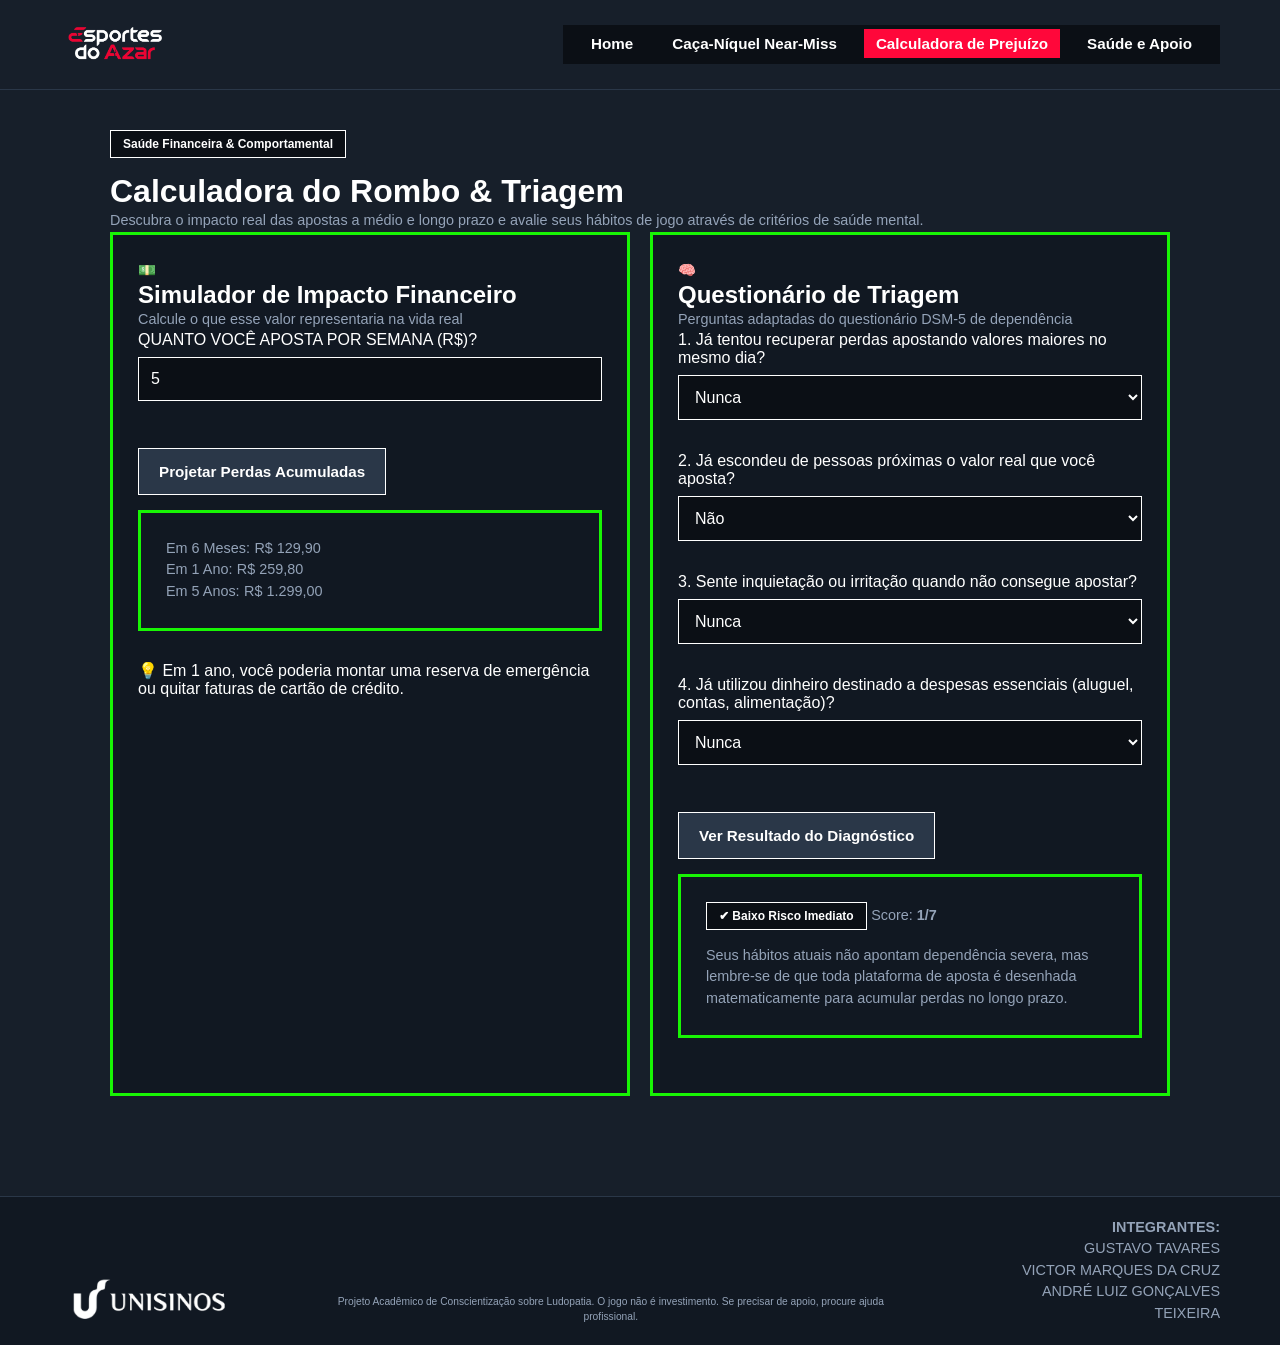
==== commit 80067f2c: "Rodapé, hover menu" ====
--- a/calculadora-de-prejuizo.html
+++ b/calculadora-de-prejuizo.html
@@ -1,166 +1,163 @@
-<!DOCTYPE html>
+<!doctype html>
 <html lang="pt-BR">
-<head>
-  <meta charset="UTF-8">
-  <meta name="viewport" content="width=device-width, initial-scale=1.0">
-  <title>Esportes do Azar - Calculadora de Prejuízo</title>
-  
-  <link rel="stylesheet" href="css/variables.css">
-  <link rel="stylesheet" href="css/global.css">
-  
-  <link rel="stylesheet" href="css/style.css">
-</head>
-<body>
+    <head>
+        <meta charset="UTF-8" />
+        <meta name="viewport" content="width=device-width, initial-scale=1.0" />
+        <title>Esportes do Azar - Calculadora de Prejuízo</title>
 
-  <header>
-    <div class="container header-content">
-      <div class="logo">
-        <a href="index.html">
-          <img src="assets/images/logo.png" alt="Logo Esportes do Azar">
-        </a>
-      </div>
-      <nav>
-        <ul>
-          <li><a href="index.html">Home</a></li>
-          <li><a href="roleta-do-azar.html">Roleta do Azar</a></li>
-          <li><a href="calculadora-de-prejuizo.html" class="active">Calculadora de Prejuízo</a></li>
-          <li><a href="saude-e-apoio.html">Saúde e Apoio</a></li>
-        </ul>
-      </nav>
-    </div>
-  </header>
+        <link rel="stylesheet" href="css/variables.css" />
+        <link rel="stylesheet" href="css/global.css" />
 
-  <main class="container calc-page">
-    
-    <div class="calc-hero">
-      <span class="badge-amber">Saúde Financeira & Comportamental</span>
-      <h1>Calculadora do Rombo & Triagem</h1>
-      <p>
-        Descubra o impacto real das apostas a médio e longo prazo e avalie seus hábitos de jogo através de critérios de saúde mental.
-      </p>
-    </div>
+        <link rel="stylesheet" href="css/style.css" />
+    </head>
+    <body>
+        <header>
+            <div class="container header-content">
+                <div class="logo">
+                    <a href="index.html">
+                        <img src="assets/images/logo.png" alt="Logo Esportes do Azar" />
+                    </a>
+                </div>
+                <nav>
+                    <ul>
+                        <li><a href="index.html">Home</a></li>
+                        <li><a href="roleta-do-azar.html">Caça-Níquel Near-Miss</a></li>
+                        <li><a href="calculadora-de-prejuizo.html" class="active">Calculadora de Prejuízo</a></li>
+                        <li><a href="saude-e-apoio.html">Saúde e Apoio</a></li>
+                    </ul>
+                </nav>
+            </div>
+        </header>
 
-    <div class="calc-grid">
-      
-      <section class="calc-card">
-        <div class="card-title-group">
-          <span class="icon-box">💵</span>
-          <div>
-            <h2>Simulador de Impacto Financeiro</h2>
-            <p>Calcule o que esse valor representaria na vida real</p>
-          </div>
-        </div>
+        <main class="container calc-page">
+            <div class="calc-hero">
+                <span class="badge-amber">Saúde Financeira & Comportamental</span>
+                <h1>Calculadora do Rombo & Triagem</h1>
+                <p>Descubra o impacto real das apostas a médio e longo prazo e avalie seus hábitos de jogo através de critérios de saúde mental.</p>
+            </div>
 
-        <div class="form-group">
-          <label for="weekly-amount">QUANTO VOCÊ APOSTA POR SEMANA (R$)?</label>
-          <input type="number" id="weekly-amount" value="5" min="0" step="1">
-        </div>
+            <div class="calc-grid">
+                <section class="calc-card">
+                    <div class="card-title-group">
+                        <span class="icon-box">💵</span>
+                        <div>
+                            <h2>Simulador de Impacto Financeiro</h2>
+                            <p>Calcule o que esse valor representaria na vida real</p>
+                        </div>
+                    </div>
 
-        <button id="calc-btn" class="calc-action-btn">Projetar Perdas Acumuladas</button>
+                    <div class="form-group">
+                        <label for="weekly-amount">QUANTO VOCÊ APOSTA POR SEMANA (R$)?</label>
+                        <input type="number" id="weekly-amount" value="5" min="0" step="1" />
+                    </div>
 
-        <div class="results-box">
-          <div class="result-row">
-            <span>Em 6 Meses:</span>
-            <span class="result-val" id="res-6m">R$ 129,90</span>
-          </div>
-          <div class="result-row">
-            <span>Em 1 Ano:</span>
-            <span class="result-val" id="res-1y">R$ 259,80</span>
-          </div>
-          <div class="result-row">
-            <span>Em 5 Anos:</span>
-            <span class="result-val" id="res-5y">R$ 1.299,00</span>
-          </div>
-        </div>
+                    <button id="calc-btn" class="calc-action-btn">Projetar Perdas Acumuladas</button>
 
-        <div class="tip-box" id="financial-tip">
-          💡 Em 1 ano, você poderia montar uma reserva de emergência ou quitar faturas de cartão de crédito.
-        </div>
-      </section>
+                    <div class="results-box">
+                        <div class="result-row">
+                            <span>Em 6 Meses:</span>
+                            <span class="result-val" id="res-6m">R$ 129,90</span>
+                        </div>
+                        <div class="result-row">
+                            <span>Em 1 Ano:</span>
+                            <span class="result-val" id="res-1y">R$ 259,80</span>
+                        </div>
+                        <div class="result-row">
+                            <span>Em 5 Anos:</span>
+                            <span class="result-val" id="res-5y">R$ 1.299,00</span>
+                        </div>
+                    </div>
 
-      <section class="calc-card">
-        <div class="card-title-group">
-          <span class="icon-box pink-icon">🧠</span>
-          <div>
-            <h2>Questionário de Triagem</h2>
-            <p>Perguntas adaptadas do questionário DSM-5 de dependência</p>
-          </div>
-        </div>
+                    <div class="tip-box" id="financial-tip">
+                        💡 Em 1 ano, você poderia montar uma reserva de emergência ou quitar faturas de cartão de crédito.
+                    </div>
+                </section>
 
-        <form id="triage-form">
-          <div class="triage-question">
-            <label>1. Já tentou recuperar perdas apostando valores maiores no mesmo dia?</label>
-            <select class="triage-select">
-              <option value="0">Nunca</option>
-              <option value="1">Às vezes</option>
-              <option value="2">Frequentemente</option>
-            </select>
-          </div>
+                <section class="calc-card">
+                    <div class="card-title-group">
+                        <span class="icon-box pink-icon">🧠</span>
+                        <div>
+                            <h2>Questionário de Triagem</h2>
+                            <p>Perguntas adaptadas do questionário DSM-5 de dependência</p>
+                        </div>
+                    </div>
 
-          <div class="triage-question">
-            <label>2. Já escondeu de pessoas próximas o valor real que você aposta?</label>
-            <select class="triage-select">
-              <option value="0">Não</option>
-              <option value="1">Sim</option>
-            </select>
-          </div>
+                    <form id="triage-form">
+                        <div class="triage-question">
+                            <label>1. Já tentou recuperar perdas apostando valores maiores no mesmo dia?</label>
+                            <select class="triage-select">
+                                <option value="0">Nunca</option>
+                                <option value="1">Às vezes</option>
+                                <option value="2">Frequentemente</option>
+                            </select>
+                        </div>
 
-          <div class="triage-question">
-            <label>3. Sente inquietação ou irritação quando não consegue apostar?</label>
-            <select class="triage-select">
-              <option value="0">Nunca</option>
-              <option value="1">Às vezes</option>
-              <option value="2">Frequentemente</option>
-            </select>
-          </div>
+                        <div class="triage-question">
+                            <label>2. Já escondeu de pessoas próximas o valor real que você aposta?</label>
+                            <select class="triage-select">
+                                <option value="0">Não</option>
+                                <option value="1">Sim</option>
+                            </select>
+                        </div>
 
-          <div class="triage-question">
-            <label>4. Já utilizou dinheiro destinado a despesas essenciais (aluguel, contas, alimentação)?</label>
-            <select class="triage-select">
-              <option value="0">Nunca</option>
-              <option value="1">Às vezes</option>
-              <option value="2">Frequentemente</option>
-            </select>
-          </div>
+                        <div class="triage-question">
+                            <label>3. Sente inquietação ou irritação quando não consegue apostar?</label>
+                            <select class="triage-select">
+                                <option value="0">Nunca</option>
+                                <option value="1">Às vezes</option>
+                                <option value="2">Frequentemente</option>
+                            </select>
+                        </div>
 
-          <button type="button" id="triage-btn" class="triage-action-btn">Ver Resultado do Diagnóstico</button>
-        </form>
+                        <div class="triage-question">
+                            <label>4. Já utilizou dinheiro destinado a despesas essenciais (aluguel, contas, alimentação)?</label>
+                            <select class="triage-select">
+                                <option value="0">Nunca</option>
+                                <option value="1">Às vezes</option>
+                                <option value="2">Frequentemente</option>
+                            </select>
+                        </div>
 
-        <div class="diagnostic-result" id="diagnostic-result">
-          <div class="diagnostic-header">
-            <span id="diag-badge" class="badge-success">✔ Baixo Risco Imediato</span>
-            <span id="diag-score">Score: <strong>1/7</strong></span>
-          </div>
-          <p id="diag-text">
-            Seus hábitos atuais não apontam dependência severa, mas lembre-se de que toda plataforma de aposta é desenhada matematicamente para acumular perdas no longo prazo.
-          </p>
-        </div>
-      </section>
+                        <button type="button" id="triage-btn" class="triage-action-btn">Ver Resultado do Diagnóstico</button>
+                    </form>
 
-    </div>
+                    <div class="diagnostic-result" id="diagnostic-result">
+                        <div class="diagnostic-header">
+                            <span id="diag-badge" class="badge-success">✔ Baixo Risco Imediato</span>
+                            <span id="diag-score">Score: <strong>1/7</strong></span>
+                        </div>
+                        <p id="diag-text">
+                            Seus hábitos atuais não apontam dependência severa, mas lembre-se de que toda plataforma de aposta é desenhada
+                            matematicamente para acumular perdas no longo prazo.
+                        </p>
+                    </div>
+                </section>
+            </div>
+        </main>
 
-  </main>
+        <footer>
+            <div class="container footer-content">
+                <div class="footer-left">
+                    <img src="assets/images/unisinos.png" alt="Logotipo Unisinos" />
+                </div>
 
-  <footer>
-    <div class="container footer-content">
-      <div class="footer-left">
-        <img src="assets/images/unisinos.png" alt="Logotipo Unisinos">
-      </div>
-      
-      <div class="footer-center">
-        <p>Esportes do Azar © 2026 – Projeto Acadêmico de Conscientização sobre Ludopatia. O jogo não é investimento. Se precisar de apoio, procure ajuda profissional.</p>
-      </div>
+                <div class="footer-center">
+                    <p>
+                        Projeto Acadêmico de Conscientização sobre Ludopatia. O jogo não é investimento. Se precisar de apoio, procure ajuda
+                        profissional.
+                    </p>
+                </div>
 
-      <div class="footer-right">
-        <p><strong>INTEGRANTES:</strong></p>
-        <p>GUSTAVO TAVARES</p>
-        <p>VICTOR MARQUES DA CRUZ</p>
-        <p>ANDRÉ LUIZ GONÇALVES TEIXEIRA</p>
-      </div>
-    </div>
-  </footer>
+                <div class="footer-right">
+                    <p><strong>INTEGRANTES:</strong></p>
+                    <p>GUSTAVO TAVARES</p>
+                    <p>VICTOR MARQUES DA CRUZ</p>
+                    <p>ANDRÉ LUIZ GONÇALVES TEIXEIRA</p>
+                </div>
+            </div>
+        </footer>
 
-  <script src="js/main.js"></script>
-  <script src="js/calculator.js"></script>
-</body>
-</html>+        <script src="js/main.js"></script>
+        <script src="js/calculator.js"></script>
+    </body>
+</html>
--- a/css/variables.css
+++ b/css/variables.css
@@ -1,11 +1,11 @@
 :root {
-  --bg-color: #171f2a;
-  --bg-card: #111822;
-  --header-bg: #111822;
-  --text-color: #ffffff;
-  --text-muted: #94a3b8;
-  --border-color: #20f10d;
-  --btn-bg: #2a3748;
-  --border-radius: 0px;
-  --font-family: 'Segoe UI', Tahoma, Geneva, Verdana, sans-serif;
-}+    --bg-color: #171f2a;
+    --bg-card: #111822;
+    --header-bg: #111822;
+    --text-color: #ffffff;
+    --text-muted: #94a3b8;
+    --border-color: #00ff66;
+    --btn-bg: #2a3748;
+    --border-radius: 0px;
+    --font-family: "Segoe UI", Tahoma, Geneva, Verdana, sans-serif;
+}
--- a/css/global.css
+++ b/css/global.css
@@ -1,93 +1,107 @@
 /* Importando as variáveis */
-@import url('variables.css');
+@import url("variables.css");
 
 * {
-  margin: 0;
-  padding: 0;
-  box-sizing: border-box;
+    margin: 0;
+    padding: 0;
+    box-sizing: border-box;
 }
 
 body {
-  background-color: var(--bg-color);
-  color: var(--text-color);
-  font-family: var(--font-family);
-  min-height: 100vh;
-  display: flex;
-  flex-direction: column;
+    background-color: var(--bg-color);
+    color: var(--text-color);
+    font-family: var(--font-family);
+    min-height: 100vh;
+    display: flex;
+    flex-direction: column;
 }
 
 .container {
-  max-width: 1200px;
-  margin: 0 auto;
-  padding: 0 20px;
-  width: 100%;
+    max-width: 1200px;
+    margin: 0 auto;
+    padding: 0 20px;
+    width: 100%;
 }
 
 header {
-  border-bottom: 1px solid #2a3748;
-  padding: 20px 0;
+    border-bottom: 1px solid #2a3748;
+    padding: 20px 0;
 }
 
 .header-content {
-  display: flex;
-  justify-content: space-between;
-  align-items: center;
+    display: flex;
+    justify-content: space-between;
+    align-items: center;
 }
 
 .logo img {
-  height: 45px; 
-  width: auto;
+    height: 45px;
+    width: auto;
 }
 
 nav ul {
-  display: flex;
-  list-style: none;
-  gap: 15px;
-  background-color: #0b0f15;
-  padding: 8px 16px;
-  border-radius: 8px;
+    display: flex;
+    list-style: none;
+    gap: 15px;
+    background-color: #0b0f15;
+    padding: 8px 16px;
+    border-radius: 8px;
 }
 
 nav a {
-  color: var(--text-color);
-  text-decoration: none;
-  font-weight: 600;
-  font-size: 0.95rem;
-  padding: 6px 12px;
-  border-radius: 4px;
-  transition: background 0.2s;
+    color: var(--text-color);
+    text-decoration: none;
+    font-weight: 600;
+    font-size: 0.95rem;
+    padding: 6px 12px;
+    border-radius: 4px;
+    transition: background 0.2s;
 }
 
-nav a:hover, nav a.active {
-  background-color: #1f293d;
+nav a:hover {
+    text-decoration: underline;
+    text-decoration-color: #ff073a;
+    text-underline-offset: 0.4rem;
+    text-decoration-thickness: 0.15em;
+}
+
+nav a.active {
+    background-color: #ff073a;
 }
 
 footer {
-  margin-top: auto;
-  border-top: 1px solid #2a3748;
-  padding: 20px 0;
-  background-color: #111822;
-  font-size: 0.85rem;
-  color: var(--text-muted);
+    margin-top: auto;
+    border-top: 1px solid #2a3748;
+    padding: 20px 0;
+    background-color: #111822;
+    font-size: 0.55rem;
+    color: var(--text-muted);
 }
 
 .footer-content {
-  display: flex;
-  justify-content: space-between;
-  align-items: center;
+    display: flex;
+    justify-content: space-between;
+    align-items: flex-end;
+    gap: 80px;
+}
+
+.footer-center p {
+    flex: 1;
+    text-align: center;
+    font-size: 0.64rem;
 }
 
 .footer-left {
-  display: flex;
-  align-items: center;
-  gap: 15px;
+    display: flex;
+    align-items: center;
+    /*gap: 15px;*/
 }
 
 .footer-left img {
-  height: 30px;
+    height: 50px;
 }
 
 .footer-right {
-  text-align: right;
-  line-height: 1.4;
-}+    text-align: right;
+    line-height: 1.4;
+}
--- a/css/style.css
+++ b/css/style.css
@@ -1,234 +1,266 @@
-*, *::before, *::after {
-  border-radius: 0 !important;
-  box-shadow: none !important;
-}
-
-.home-page, .slot-page, .health-page, .calc-page {
-  max-width: 1100px;
-  margin: 40px auto;
-  padding: 0 20px;
+*,
+*::before,
+*::after {
+    border-radius: 0 !important;
+    box-shadow: none !important;
+}
+
+.home-page,
+.slot-page,
+.health-page,
+.calc-page {
+    max-width: 1100px;
+    margin: 40px auto;
+    padding: 0 20px;
 }
 
 .hero-section, 
 .home-card, 
-.info-banner, 
+/*.info-banner,*/ 
 .slot-machine-card, 
-.info-card, 
+.info-card,
 .calc-card, 
 .support-card, 
-.library-section, 
-.newsletter-box, 
+.library-section,
 .results-box, 
 .diagnostic-result,
 .reel,
 .filter-buttons {
-  background-color: var(--bg-card);
-  border: 3px solid #18f504;
-  padding: 25px;
-  margin-bottom: 30px;
-}
-
-h1, h2, h3, h4 {
-  color: var(--text-color);
-  font-weight: 700;
-}
-
-p, span, li {
-  color: var(--text-muted);
-  font-size: 0.9rem;
-  line-height: 1.5;
-}
-
-.badge-emerald, .badge-amber, .badge-cyan, .badge, .tag-green, .tag-orange, .badge-success, .badge-danger {
-  display: inline-block;
-  background-color: #0b0f15;
-  color: #ffffff;
-  border: 1px solid #ffffff;
-  padding: 4px 12px;
-  font-size: 0.75rem;
-  font-weight: bold;
-  margin-bottom: 15px;
-}
-
-button, 
-.btn-primary, 
-.btn-secondary, 
-.spin-btn, 
-.calc-action-btn, 
-.triage-action-btn, 
+    background-color: var(--bg-card);
+    border: 3px solid #18f504;
+    padding: 25px;
+    margin-bottom: 30px;
+}
+
+h1,
+h2,
+h3,
+h4 {
+    color: var(--text-color);
+    font-weight: 700;
+}
+
+p,
+span,
+li {
+    color: var(--text-muted);
+    font-size: 0.9rem;
+    line-height: 1.5;
+}
+
+.badge-emerald,
+.badge-amber,
+.badge-cyan,
+.badge,
+.tag-green,
+.tag-orange,
+.badge-success,
+.badge-danger {
+    display: inline-block;
+    background-color: #0b0f15;
+    color: #ffffff;
+    border: 1px solid #ffffff;
+    padding: 4px 12px;
+    font-size: 0.75rem;
+    font-weight: bold;
+    margin-bottom: 15px;
+}
+
+button,
+.btn-primary,
+.btn-secondary,
+.spin-btn,
+.calc-action-btn,
+.triage-action-btn,
 .support-btn,
 .filter-btn {
-  background-color: var(--btn-bg);
-  color: var(--text-color);
-  border: 1px solid #ffffff;
-  padding: 14px 20px !important;
-  font-size: 0.95rem;
-  font-weight: bold;
-  cursor: pointer;
-  text-decoration: none;
-  display: inline-block;
-  text-align: center;
-  margin-top: 15px !important;
-  margin-bottom: 15px !important;
-}
-
-button:hover, .btn-primary:hover, .btn-secondary:hover, .filter-btn:hover {
-  background-color: #ffffff;
-  color: #000000;
-}
-
-.form-group, .triage-question {
-  margin-bottom: 20px !important;
-}
-
-input, select, textarea {
-  width: 100%;
-  background-color: #0b0f15;
-  border: 1px solid #ffffff;
-  padding: 12px;
-  color: var(--text-color);
-  font-size: 1rem;
-  margin-top: 8px !important;
-  margin-bottom: 12px !important;
-}
-
-input:focus, select:focus {
-  outline: none;
-  background-color: #1a2332;
-}
-
-.home-cards-grid, .support-cards-grid {
-  display: grid;
-  grid-template-columns: repeat(3, 1fr);
-  gap: 20px;
-  margin-bottom: 30px;
-}
-
-.calc-grid, .info-grid, .articles-grid {
-  display: grid;
-  grid-template-columns: repeat(2, 1fr);
-  gap: 20px;
-  margin-bottom: 30px;
+    background-color: var(--btn-bg);
+    color: var(--text-color);
+    border: 1px solid #ffffff;
+    padding: 14px 20px !important;
+    font-size: 0.95rem;
+    font-weight: bold;
+    cursor: pointer;
+    text-decoration: none;
+    display: inline-block;
+    text-align: center;
+    margin-top: 15px !important;
+    margin-bottom: 15px !important;
+}
+
+button:hover,
+.btn-primary:hover,
+.btn-secondary:hover,
+.filter-btn:hover {
+    background-color: #ffffff;
+    color: #000000;
+}
+
+.form-group,
+.triage-question {
+    margin-bottom: 20px !important;
+}
+
+input,
+select,
+textarea {
+    width: 100%;
+    background-color: #0b0f15;
+    border: 1px solid #ffffff;
+    padding: 12px;
+    color: var(--text-color);
+    font-size: 1rem;
+    margin-top: 8px !important;
+    margin-bottom: 12px !important;
+}
+
+input:focus,
+select:focus {
+    outline: none;
+    background-color: #1a2332;
+}
+
+.home-cards-grid,
+.support-cards-grid {
+    display: grid;
+    grid-template-columns: repeat(3, 1fr);
+    gap: 20px;
+    margin-bottom: 30px;
+}
+
+.calc-grid,
+.info-grid,
+.articles-grid {
+    display: grid;
+    grid-template-columns: repeat(2, 1fr);
+    gap: 20px;
+    margin-bottom: 30px;
 }
 
 .hero-section {
-  text-align: left;
-  padding: 40px;
+    text-align: left;
+    padding: 40px;
 }
 
 .hero-section h1 {
-  font-size: 2.3rem;
-  margin-bottom: 15px;
+    font-size: 2.3rem;
+    margin-bottom: 15px;
 }
 
 .text-gradient {
-  color: #ffffff;
+    color: #ffffff;
 }
 
 .hero-actions {
-  display: flex;
-  gap: 15px;
-  margin-top: 20px;
+    display: flex;
+    gap: 15px;
+    margin-top: 20px;
 }
 
 .slot-page .game-header {
-  text-align: center !important;
-  display: flex;
-  flex-direction: column;
-  align-items: center;
+    text-align: center !important;
+    display: flex;
+    flex-direction: column;
+    align-items: center;
 }
 
 .slot-page .game-description {
-  text-align: center !important;
-  margin: 0 auto;
+    text-align: center !important;
+    margin: 0 auto;
 }
 
 .slot-machine-card {
-  display: flex;
-  flex-direction: column;
-  align-items: center;
-  text-align: center;
-  gap: 15px;
+    display: flex;
+    flex-direction: column;
+    align-items: center;
+    text-align: center;
+    gap: 15px;
 }
 
 .reels-container {
-  display: flex;
-  justify-content: center;
-  gap: 15px;
-  margin: 20px 0;
+    display: flex;
+    justify-content: center;
+    gap: 15px;
+    margin: 20px 0;
 }
 
 .reel {
-  width: 80px;
-  height: 80px;
-  display: flex;
-  justify-content: center;
-  align-items: center;
-  font-size: 2.5rem;
-  background-color: #0b0f15;
+    width: 80px;
+    height: 80px;
+    display: flex;
+    justify-content: center;
+    align-items: center;
+    font-size: 2.5rem;
+    background-color: #0b0f15;
 }
 
 .slot-machine-card .cost-row {
-  width: 100%;
-  max-width: 400px;
+    width: 100%;
+    max-width: 400px;
 }
 
 .slot-machine-card .spin-btn {
-  width: 100%;
-  max-width: 400px;
+    width: 100%;
+    max-width: 400px;
 }
 
 .slot-machine-card .bank-status {
-  width: 100%;
-  max-width: 400px;
+    width: 100%;
+    max-width: 400px;
 }
 
 .footer-custom {
-  display: flex;
-  justify-content: space-between;
-  align-items: center;
-  font-size: 0.8rem;
-  padding: 20px 0;
-  border-top: 1px solid #ffffff;
-  margin-top: 40px;
+    display: flex;
+    justify-content: space-between;
+    align-items: center;
+    font-size: 0.8rem;
+    padding: 20px 0;
+    border-top: 1px solid #ffffff;
+    margin-top: 40px;
 }
 
 .footer-right {
-  text-align: right;
+    text-align: right;
 }
 
 @media (max-width: 900px) {
-  .home-cards-grid, .support-cards-grid, .calc-grid, .info-grid, .articles-grid {
-    grid-template-columns: 1fr;
-  }
-  .footer-custom {
+    .home-cards-grid,
+    .support-cards-grid,
+    .calc-grid,
+    .info-grid,
+    .articles-grid {
+        grid-template-columns: 1fr;
+    }
+    .footer-custom {
+        flex-direction: column;
+        gap: 15px;
+        text-align: center;
+    }
+    .footer-right {
+        text-align: center;
+    }
+    .hero-actions {
+        flex-direction: column;
+    }
+}
+
+.support-link {
+    color: #ffffff;
+    text-decoration: none;
+}
+
+.clickable-card {
+    text-decoration: none !important;
+    color: inherit;
+    display: flex;
     flex-direction: column;
-    gap: 15px;
-    text-align: center;
-  }
-  .footer-right {
-    text-align: center;
-  }
-  .hero-actions {
-    flex-direction: column;
-  }
-}
-
-.support-link {
-  color: #ffffff;
-  text-decoration: none;
-}
-
-.clickable-card {
-  text-decoration: none !important;
-  color: inherit;
-  display: flex;
-  flex-direction: column;
-  justify-content: space-between;
-  transition: border-color 0.2s ease, background-color 0.2s ease;
+    justify-content: space-between;
+    transition:
+        border-color 0.2s ease,
+        background-color 0.2s ease;
 }
 
 .clickable-card:hover {
-  background-color: #1a2332;
-  border-color: #ffffff !important;
-}+    background-color: #1a2332;
+    border-color: #ffffff !important;
+}
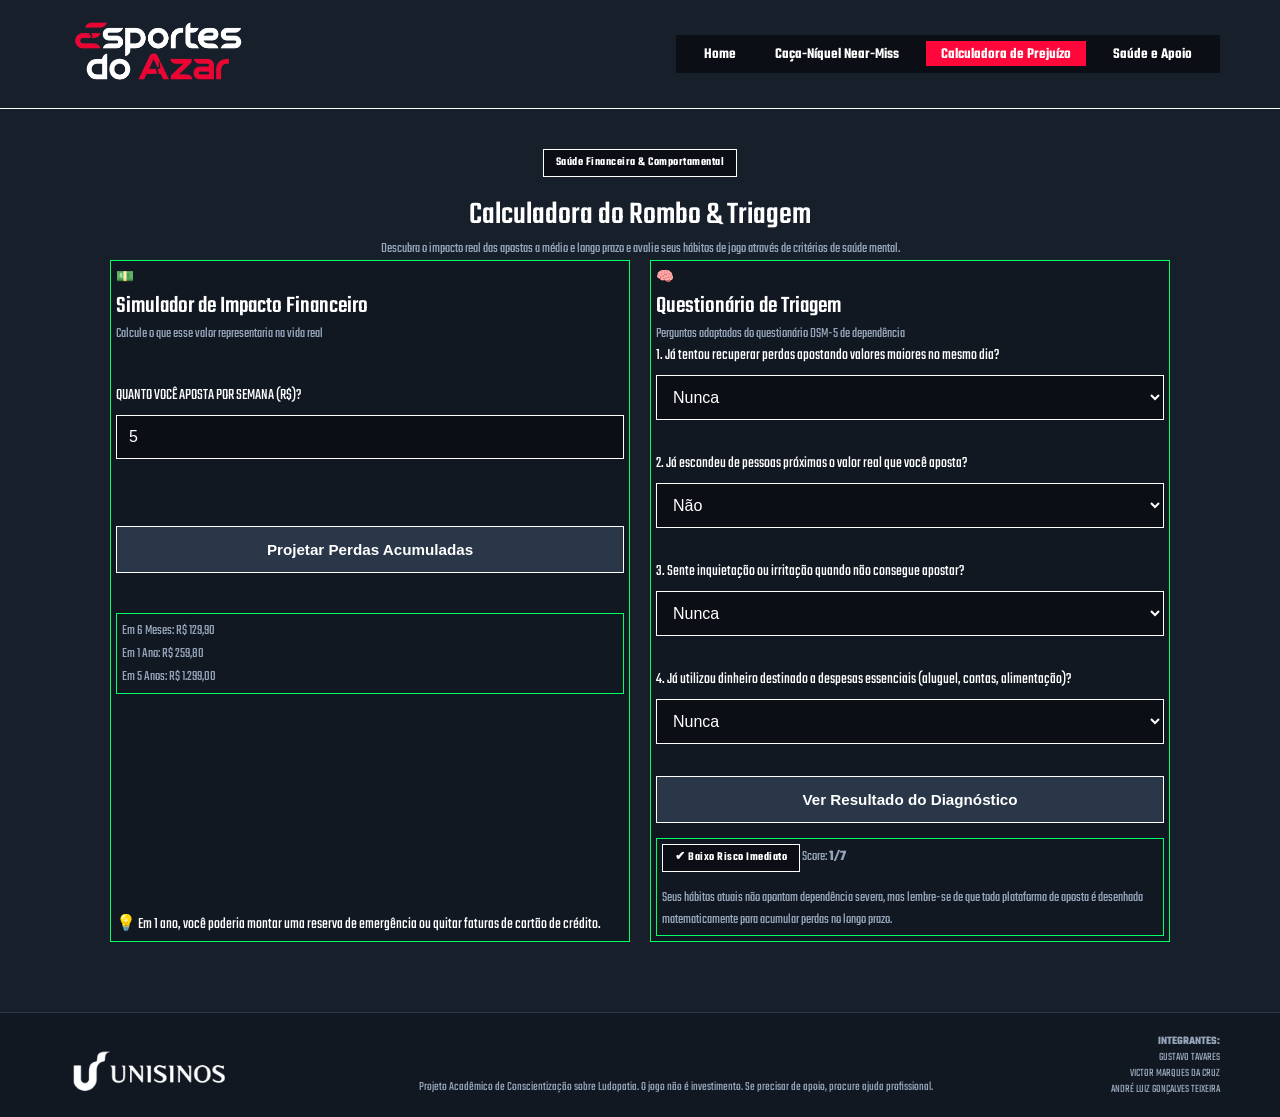
==== commit 86b91663: "pag. saude e calculadora" ====
--- a/calculadora-de-prejuizo.html
+++ b/calculadora-de-prejuizo.html
@@ -37,7 +37,7 @@
             </div>
 
             <div class="calc-grid">
-                <section class="calc-card">
+                <section class="calc-card simulador">
                     <div class="card-title-group">
                         <span class="icon-box">💵</span>
                         <div>
--- a/css/variables.css
+++ b/css/variables.css
@@ -1,3 +1,5 @@
+@import url("https://fonts.googleapis.com/css2?family=Teko:wght@400;600;700&display=swap");
+
 :root {
     --bg-color: #171f2a;
     --bg-card: #111822;
@@ -7,5 +9,5 @@
     --border-color: #00ff66;
     --btn-bg: #2a3748;
     --border-radius: 0px;
-    --font-family: "Segoe UI", Tahoma, Geneva, Verdana, sans-serif;
+    --font-family: "Teko", "Segoe UI", Tahoma, Geneva, Verdana, sans-serif;
 }
--- a/css/global.css
+++ b/css/global.css
@@ -24,8 +24,8 @@
 }
 
 header {
-    border-bottom: 1px solid #2a3748;
-    padding: 20px 0;
+    border-bottom: 0.5px solid #ffffff;
+    padding: 10px 0;
 }
 
 .header-content {
@@ -35,7 +35,7 @@
 }
 
 .logo img {
-    height: 45px;
+    height: 80px;
     width: auto;
 }
 
@@ -67,6 +67,7 @@
 
 nav a.active {
     background-color: #ff073a;
+    padding: 0.1em 1em;
 }
 
 footer {
@@ -88,20 +89,20 @@
 .footer-center p {
     flex: 1;
     text-align: center;
-    font-size: 0.64rem;
+    font-size: 0.8rem;
 }
 
 .footer-left {
     display: flex;
     align-items: center;
-    /*gap: 15px;*/
 }
 
 .footer-left img {
     height: 50px;
 }
 
-.footer-right {
+.footer-right p {
     text-align: right;
     line-height: 1.4;
+    font-size: 1.3em;
 }
--- a/css/style.css
+++ b/css/style.css
@@ -14,20 +14,43 @@
     padding: 0 20px;
 }
 
-.hero-section, 
-.home-card, 
-/*.info-banner,*/ 
-.slot-machine-card, 
+.hero-section,
+.home-card,
+.slot-machine-card,
 .info-card,
-.calc-card, 
-.support-card, 
+.calc-card,
+.support-card,
 .library-section,
-.results-box, 
+.results-box,
 .diagnostic-result,
-.reel,
+.reel {
+    background-color: var(--bg-card);
+    border: 1px solid #00ff66;
+    padding: 5px;
+    margin-bottom: 30px;
+}
+
 .filter-buttons {
     background-color: var(--bg-card);
-    border: 3px solid #18f504;
+    padding: 5px;
+    margin-bottom: 30px;
+}
+
+.home-card {
+    transition:
+        transform 0.3s ease,
+        border-color 0.3s ease,
+        background-color 0.3s ease;
+}
+
+.home-card:hover {
+    transform: translateY(-5px);
+    border-color: #18f504 !important;
+    background-color: #1a2332;
+}
+
+.info-banner {
+    background-color: var(--bg-card);
     padding: 25px;
     margin-bottom: 30px;
 }
@@ -37,7 +60,7 @@
 h3,
 h4 {
     color: var(--text-color);
-    font-weight: 700;
+    font-weight: 500;
 }
 
 p,
@@ -62,8 +85,32 @@
     border: 1px solid #ffffff;
     padding: 4px 12px;
     font-size: 0.75rem;
-    font-weight: bold;
+    font-weight: 600;
+    letter-spacing: 0.5px;
     margin-bottom: 15px;
+}
+
+.calc-card {
+    display: flex;
+    flex-direction: column;
+    justify-content: flex-start;
+    height: 100%;
+    margin-bottom: 0;
+}
+
+.calc-card > .tip-box,
+.calc-card > .diagnostic-result {
+    margin-top: auto;
+    margin-bottom: 0;
+}
+
+.simulador .form-group {
+    margin-top: 40px !important;
+    margin-bottom: 40px !important;
+}
+
+.simulador .calc-action-btn {
+    margin-bottom: 40px !important;
 }
 
 button,
@@ -88,9 +135,26 @@
     margin-bottom: 15px !important;
 }
 
-button:hover,
 .btn-primary:hover,
 .btn-secondary:hover,
+.calc-action-btn:hover {
+    background-color: #ff073a;
+    color: #ffffff;
+    border-color: #ff073a;
+}
+
+.spin-btn:hover {
+    background-color: #00ff66;
+    color: #000000;
+    border-color: #00ff66;
+}
+
+.triage-action-btn:hover {
+    background-color: #00ff66;
+    color: #ffffff;
+    border-color: #00ff66;
+}
+
 .filter-btn:hover {
     background-color: #ffffff;
     color: #000000;
@@ -99,6 +163,20 @@
 .form-group,
 .triage-question {
     margin-bottom: 20px !important;
+}
+
+.triage-action-btn {
+    width: 100% !important;
+    display: block !important;
+    box-sizing: border-box;
+}
+
+.info-card {
+    padding-left: 25px;
+}
+
+.info-card ul {
+    padding-left: 25px;
 }
 
 input,
@@ -157,16 +235,17 @@
     margin-top: 20px;
 }
 
-.slot-page .game-header {
+.calc-her .slot-page .game-header {
     text-align: center !important;
     display: flex;
     flex-direction: column;
     align-items: center;
 }
 
-.slot-page .game-description {
-    text-align: center !important;
-    margin: 0 auto;
+.slot-page .game-header,
+.calc-page .calc-hero,
+.health-page .health-hero {
+    text-align: center;
 }
 
 .slot-machine-card {
@@ -174,7 +253,6 @@
     flex-direction: column;
     align-items: center;
     text-align: center;
-    gap: 15px;
 }
 
 .reels-container {
@@ -192,6 +270,7 @@
     align-items: center;
     font-size: 2.5rem;
     background-color: #0b0f15;
+    margin-bottom: 0 !important;
 }
 
 .slot-machine-card .cost-row {
@@ -249,6 +328,23 @@
     text-decoration: none;
 }
 
+.support-card {
+    display: flex;
+    flex-direction: column;
+}
+
+.support-card .support-btn {
+    margin-top: auto;
+    width: 100%;
+    box-sizing: border-box;
+}
+
+.support-btn:hover {
+    background-color: #00ff66;
+    color: #ffffff;
+    border-color: #00ff66;
+}
+
 .clickable-card {
     text-decoration: none !important;
     color: inherit;
